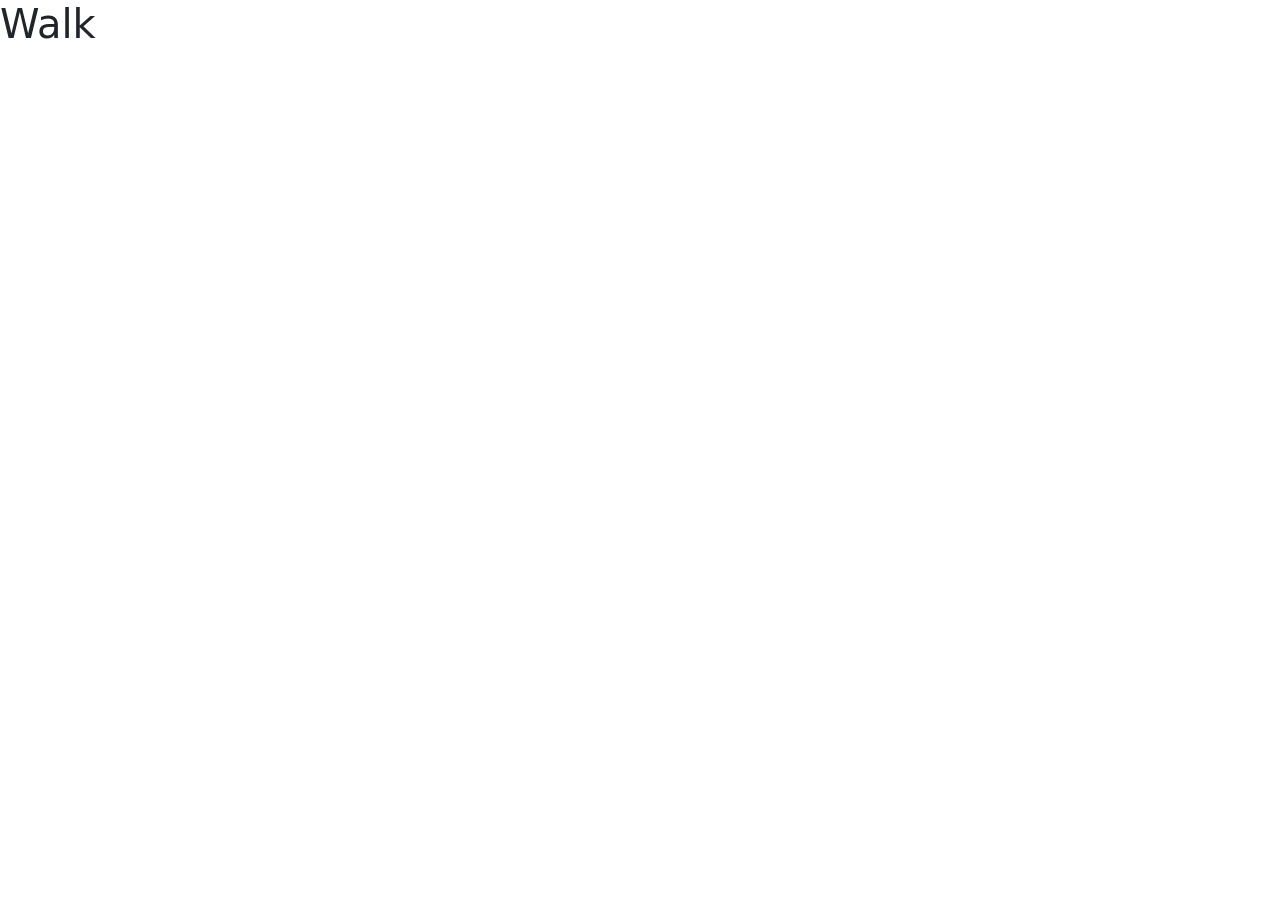
==== index.html @ b3d2be0a "Se creo de nuevo la pagina" ====
<!doctype html>
<html lang="en">
  <head>
    <!-- Required meta tags -->
    <meta charset="utf-8">
    <meta name="viewport" content="width=device-width, initial-scale=1">

    <!-- Bootstrap CSS -->
    <link href="https://cdn.jsdelivr.net/npm/bootstrap@5.0.2/dist/css/bootstrap.min.css" rel="stylesheet" integrity="sha384-EVSTQN3/azprG1Anm3QDgpJLIm9Nao0Yz1ztcQTwFspd3yD65VohhpuuCOmLASjC" crossorigin="anonymous">

    <title>Walk</title>
  </head>
  <body>
    <h1>Walk</h1>

    <!-- Optional JavaScript; choose one of the two! -->

    <!-- Option 1: Bootstrap Bundle with Popper -->
    <script src="https://cdn.jsdelivr.net/npm/bootstrap@5.0.2/dist/js/bootstrap.bundle.min.js" integrity="sha384-MrcW6ZMFYlzcLA8Nl+NtUVF0sA7MsXsP1UyJoMp4YLEuNSfAP+JcXn/tWtIaxVXM" crossorigin="anonymous"></script>

    <!-- Option 2: Separate Popper and Bootstrap JS -->
    <!--
    <script src="https://cdn.jsdelivr.net/npm/@popperjs/core@2.9.2/dist/umd/popper.min.js" integrity="sha384-IQsoLXl5PILFhosVNubq5LC7Qb9DXgDA9i+tQ8Zj3iwWAwPtgFTxbJ8NT4GN1R8p" crossorigin="anonymous"></script>
    <script src="https://cdn.jsdelivr.net/npm/bootstrap@5.0.2/dist/js/bootstrap.min.js" integrity="sha384-cVKIPhGWiC2Al4u+LWgxfKTRIcfu0JTxR+EQDz/bgldoEyl4H0zUF0QKbrJ0EcQF" crossorigin="anonymous"></script>
    -->
  </body>
</html>
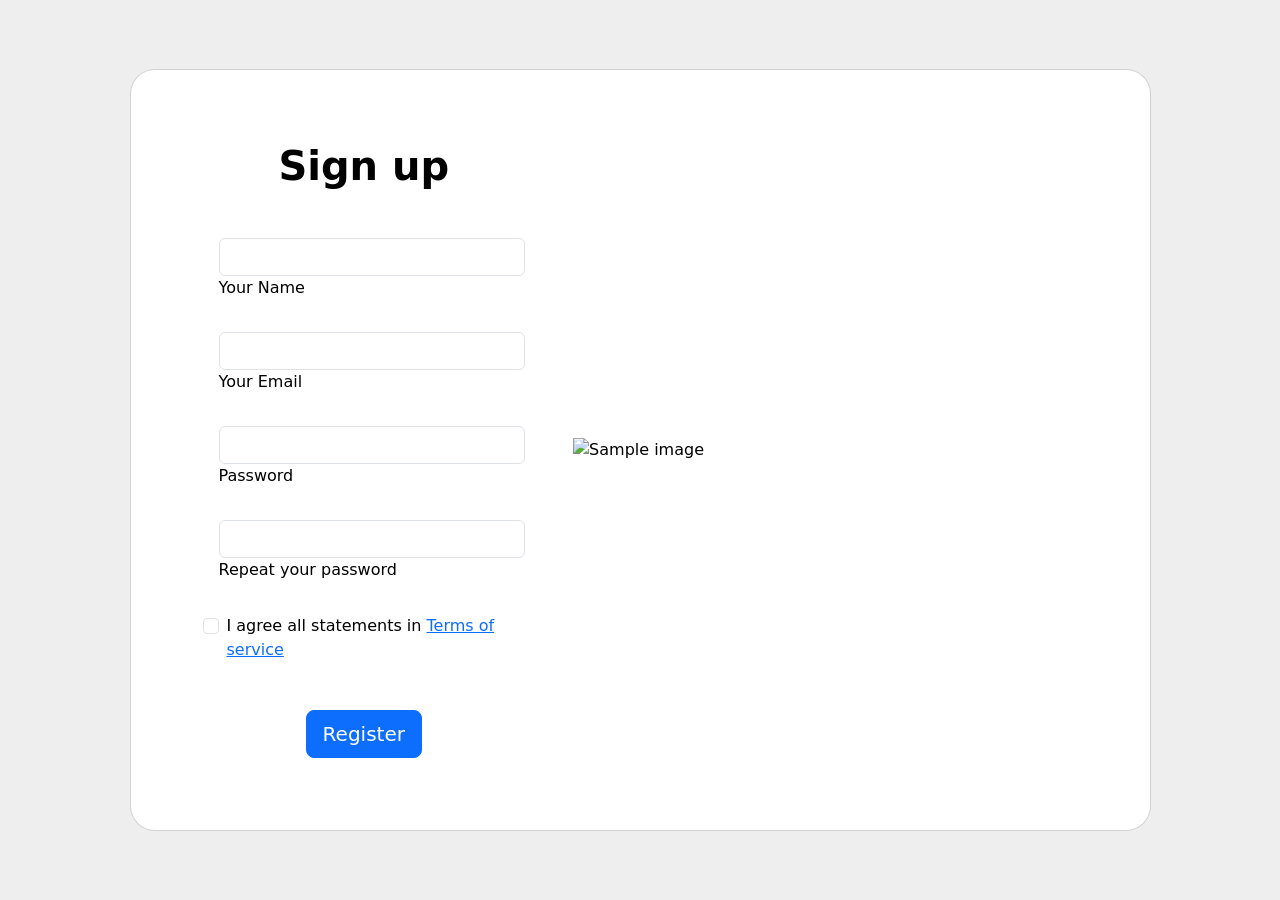
==== commit f67b51bf: "Se agrego login" ====
--- a/index.html
+++ b/index.html
@@ -11,7 +11,78 @@
     <title>Walk</title>
   </head>
   <body>
-    <h1>Walk</h1>
+    <section class="vh-100" style="background-color: #eee;">
+      <div class="container h-100">
+        <div class="row d-flex justify-content-center align-items-center h-100">
+          <div class="col-lg-12 col-xl-11">
+            <div class="card text-black" style="border-radius: 25px;">
+              <div class="card-body p-md-5">
+                <div class="row justify-content-center">
+                  <div class="col-md-10 col-lg-6 col-xl-5 order-2 order-lg-1">
+
+                    <p class="text-center h1 fw-bold mb-5 mx-1 mx-md-4 mt-4">Sign up</p>
+
+                    <form class="mx-1 mx-md-4">
+
+                      <div class="d-flex flex-row align-items-center mb-4">
+                        <i class="fas fa-user fa-lg me-3 fa-fw"></i>
+                        <div data-mdb-input-init class="form-outline flex-fill mb-0">
+                          <input type="text" id="form3Example1c" class="form-control" />
+                          <label class="form-label" for="form3Example1c">Your Name</label>
+                        </div>
+                      </div>
+
+                      <div class="d-flex flex-row align-items-center mb-4">
+                        <i class="fas fa-envelope fa-lg me-3 fa-fw"></i>
+                        <div data-mdb-input-init class="form-outline flex-fill mb-0">
+                          <input type="email" id="form3Example3c" class="form-control" />
+                          <label class="form-label" for="form3Example3c">Your Email</label>
+                        </div>
+                      </div>
+
+                      <div class="d-flex flex-row align-items-center mb-4">
+                        <i class="fas fa-lock fa-lg me-3 fa-fw"></i>
+                        <div data-mdb-input-init class="form-outline flex-fill mb-0">
+                          <input type="password" id="form3Example4c" class="form-control" />
+                          <label class="form-label" for="form3Example4c">Password</label>
+                        </div>
+                      </div>
+
+                      <div class="d-flex flex-row align-items-center mb-4">
+                        <i class="fas fa-key fa-lg me-3 fa-fw"></i>
+                        <div data-mdb-input-init class="form-outline flex-fill mb-0">
+                          <input type="password" id="form3Example4cd" class="form-control" />
+                          <label class="form-label" for="form3Example4cd">Repeat your password</label>
+                        </div>
+                      </div>
+
+                      <div class="form-check d-flex justify-content-center mb-5">
+                        <input class="form-check-input me-2" type="checkbox" value="" id="form2Example3c" />
+                        <label class="form-check-label" for="form2Example3">
+                          I agree all statements in <a href="#!">Terms of service</a>
+                        </label>
+                      </div>
+
+                      <div class="d-flex justify-content-center mx-4 mb-3 mb-lg-4">
+                        <button  type="button" data-mdb-button-init data-mdb-ripple-init class="btn btn-primary btn-lg">Register</button>
+                      </div>
+
+                    </form>
+
+                  </div>
+                  <div class="col-md-10 col-lg-6 col-xl-7 d-flex align-items-center order-1 order-lg-2">
+
+                    <img src="https://mdbcdn.b-cdn.net/img/Photos/new-templates/bootstrap-registration/draw1.webp"
+                      class="img-fluid" alt="Sample image">
+
+                  </div>
+                </div>
+              </div>
+            </div>
+          </div>
+        </div>
+      </div>
+    </section>
 
     <!-- Optional JavaScript; choose one of the two! -->
 
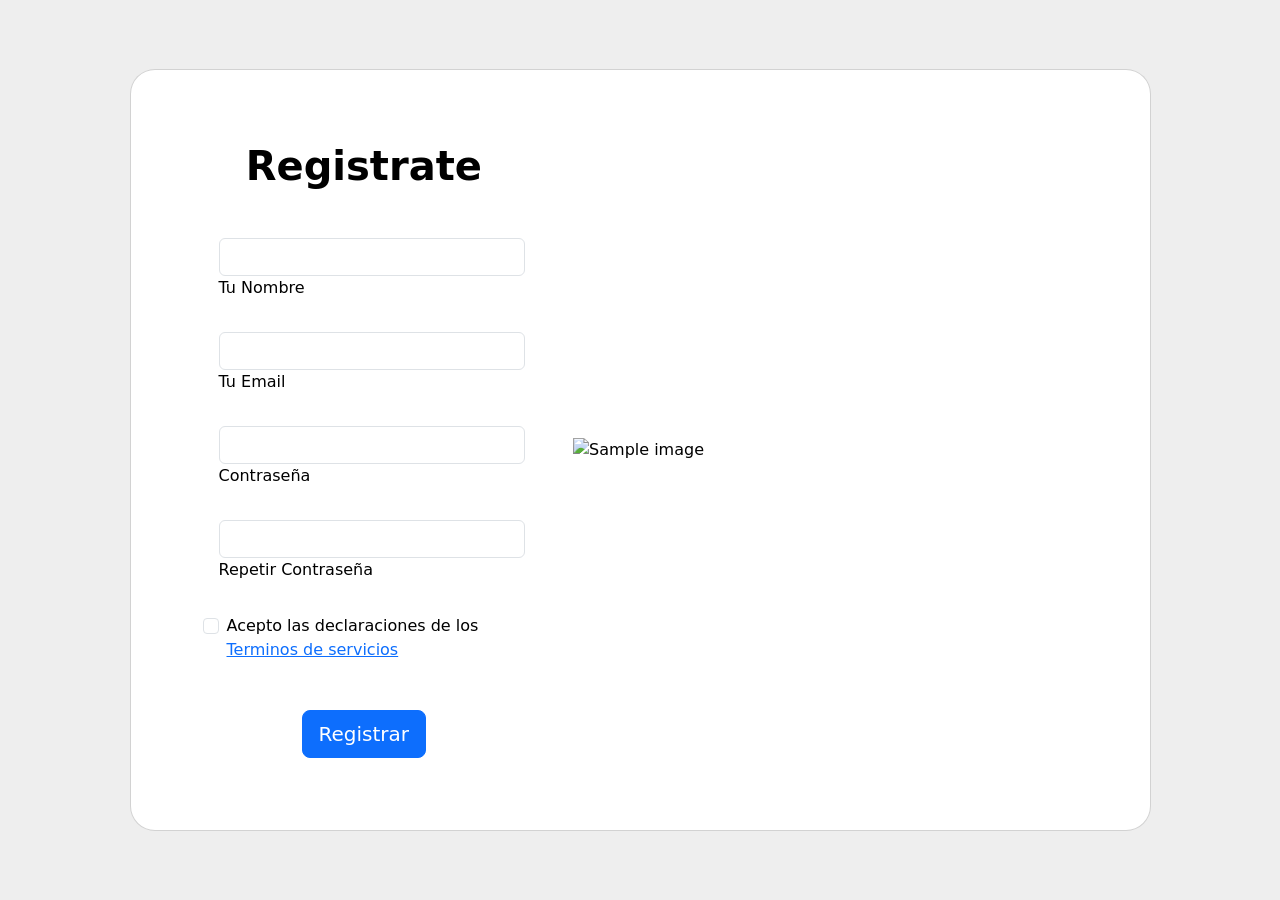
==== commit 339e7b8f: "Se modifico el idioma" ====
--- a/index.html
+++ b/index.html
@@ -20,7 +20,7 @@
                 <div class="row justify-content-center">
                   <div class="col-md-10 col-lg-6 col-xl-5 order-2 order-lg-1">
 
-                    <p class="text-center h1 fw-bold mb-5 mx-1 mx-md-4 mt-4">Sign up</p>
+                    <p class="text-center h1 fw-bold mb-5 mx-1 mx-md-4 mt-4">Registrate</p>
 
                     <form class="mx-1 mx-md-4">
 
@@ -28,7 +28,7 @@
                         <i class="fas fa-user fa-lg me-3 fa-fw"></i>
                         <div data-mdb-input-init class="form-outline flex-fill mb-0">
                           <input type="text" id="form3Example1c" class="form-control" />
-                          <label class="form-label" for="form3Example1c">Your Name</label>
+                          <label class="form-label" for="form3Example1c">Tu Nombre</label>
                         </div>
                       </div>
 
@@ -36,7 +36,7 @@
                         <i class="fas fa-envelope fa-lg me-3 fa-fw"></i>
                         <div data-mdb-input-init class="form-outline flex-fill mb-0">
                           <input type="email" id="form3Example3c" class="form-control" />
-                          <label class="form-label" for="form3Example3c">Your Email</label>
+                          <label class="form-label" for="form3Example3c">Tu Email</label>
                         </div>
                       </div>
 
@@ -44,7 +44,7 @@
                         <i class="fas fa-lock fa-lg me-3 fa-fw"></i>
                         <div data-mdb-input-init class="form-outline flex-fill mb-0">
                           <input type="password" id="form3Example4c" class="form-control" />
-                          <label class="form-label" for="form3Example4c">Password</label>
+                          <label class="form-label" for="form3Example4c">Contraseña</label>
                         </div>
                       </div>
 
@@ -52,19 +52,19 @@
                         <i class="fas fa-key fa-lg me-3 fa-fw"></i>
                         <div data-mdb-input-init class="form-outline flex-fill mb-0">
                           <input type="password" id="form3Example4cd" class="form-control" />
-                          <label class="form-label" for="form3Example4cd">Repeat your password</label>
+                          <label class="form-label" for="form3Example4cd">Repetir Contraseña</label>
                         </div>
                       </div>
 
                       <div class="form-check d-flex justify-content-center mb-5">
                         <input class="form-check-input me-2" type="checkbox" value="" id="form2Example3c" />
                         <label class="form-check-label" for="form2Example3">
-                          I agree all statements in <a href="#!">Terms of service</a>
+                          Acepto las declaraciones de los <a href="#!">Terminos de servicios</a>
                         </label>
                       </div>
 
                       <div class="d-flex justify-content-center mx-4 mb-3 mb-lg-4">
-                        <button  type="button" data-mdb-button-init data-mdb-ripple-init class="btn btn-primary btn-lg">Register</button>
+                        <button  type="button" data-mdb-button-init data-mdb-ripple-init class="btn btn-primary btn-lg">Registrar</button>
                       </div>
 
                     </form>
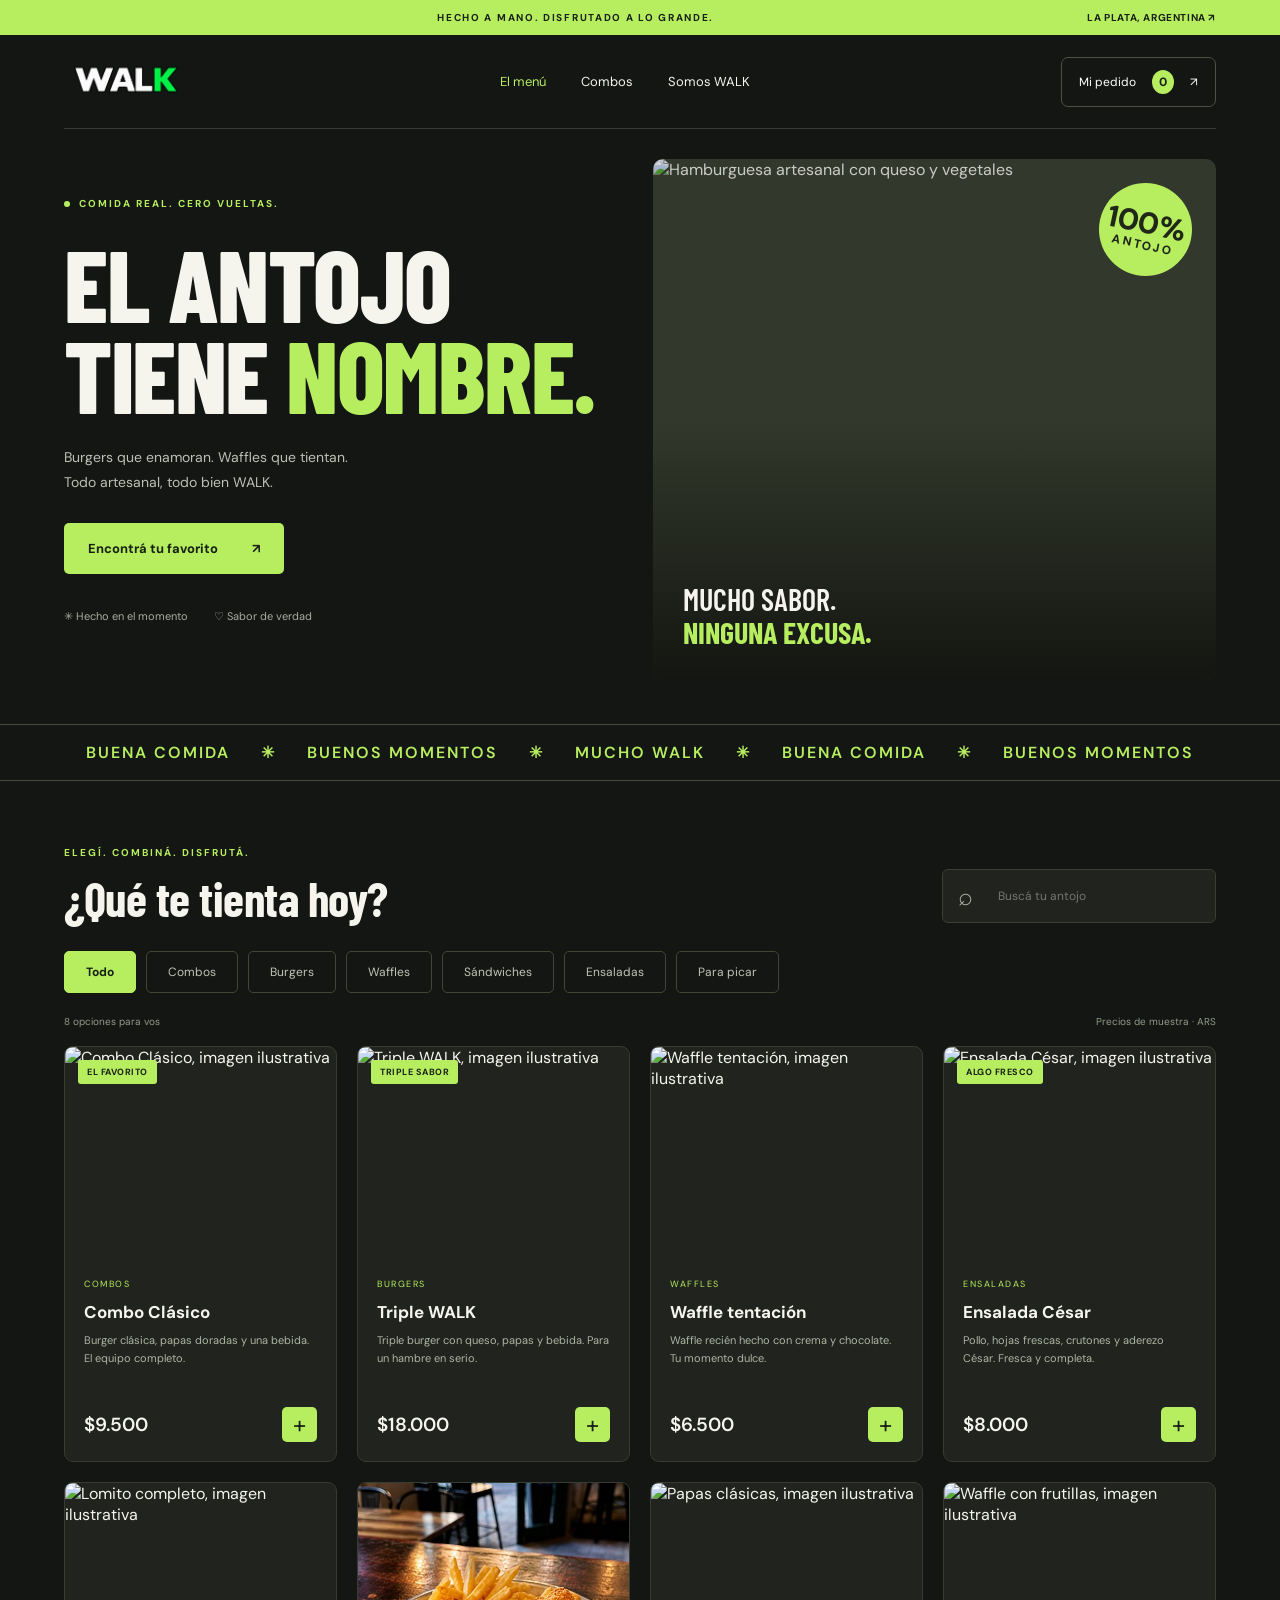
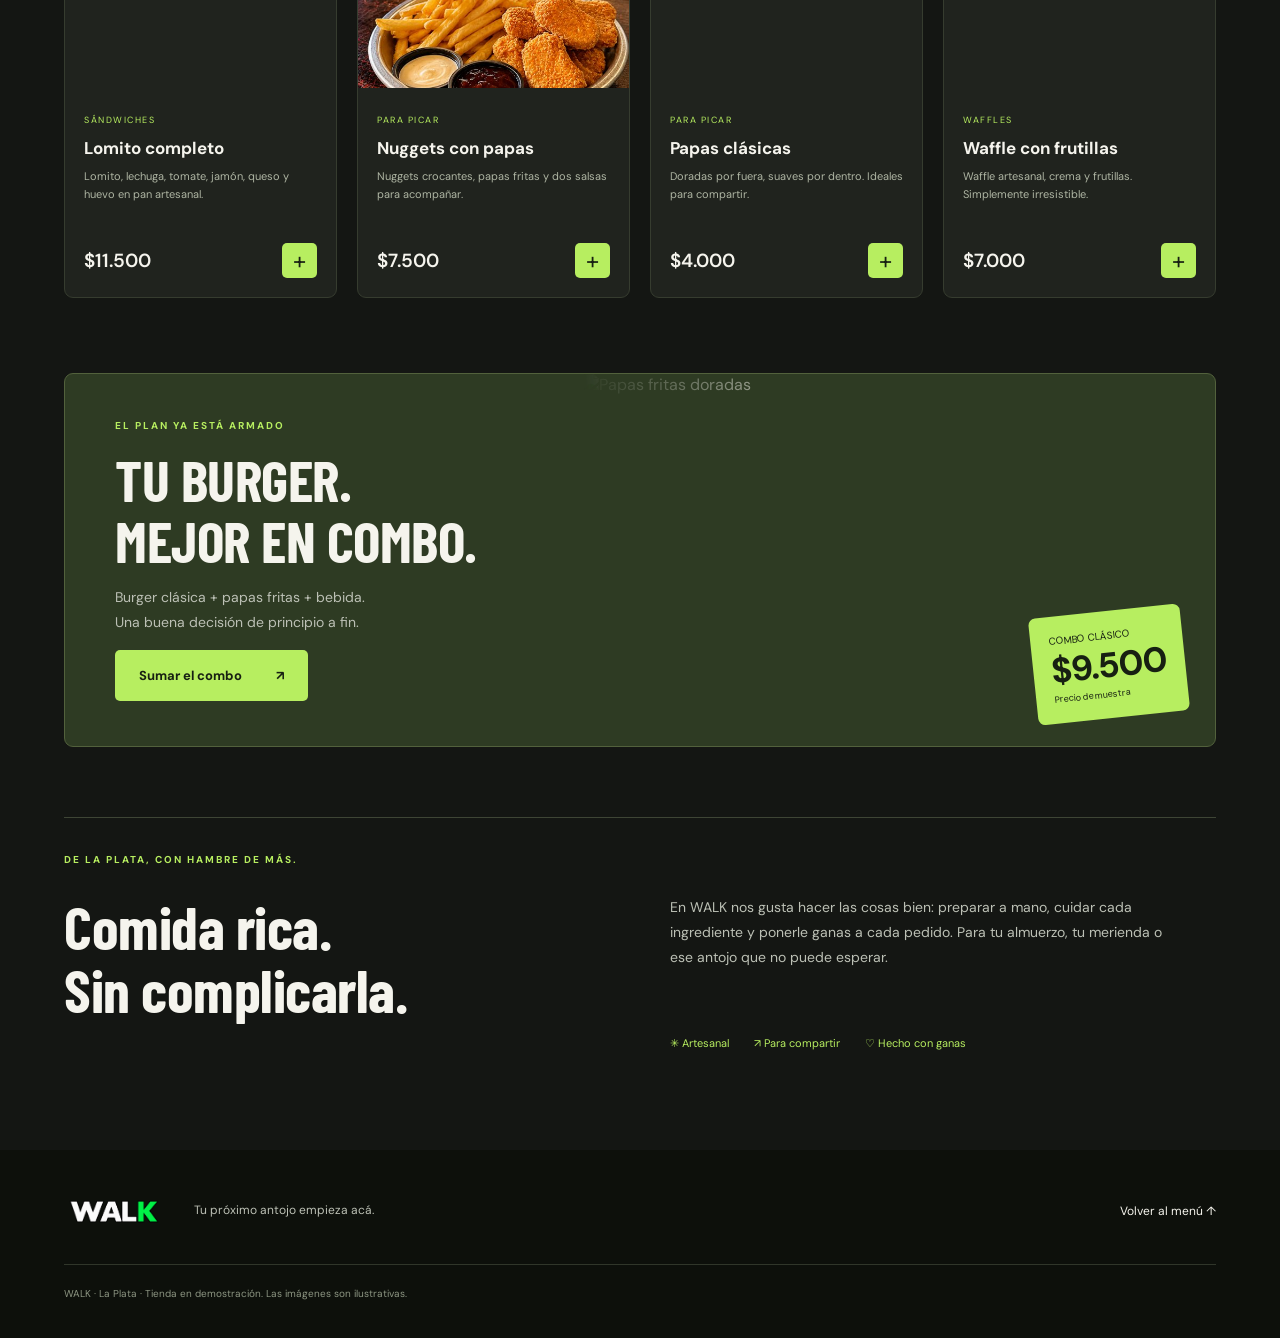
==== commit 595bb52b: "Inicio de proyecto" ====
--- a/index.html
+++ b/index.html
@@ -1,98 +1,11 @@
-<!doctype html>
-<html lang="en">
-  <head>
-    <!-- Required meta tags -->
-    <meta charset="utf-8">
-    <meta name="viewport" content="width=device-width, initial-scale=1">
-
-    <!-- Bootstrap CSS -->
-    <link href="https://cdn.jsdelivr.net/npm/bootstrap@5.0.2/dist/css/bootstrap.min.css" rel="stylesheet" integrity="sha384-EVSTQN3/azprG1Anm3QDgpJLIm9Nao0Yz1ztcQTwFspd3yD65VohhpuuCOmLASjC" crossorigin="anonymous">
-
-    <title>Walk</title>
-  </head>
-  <body>
-    <section class="vh-100" style="background-color: #eee;">
-      <div class="container h-100">
-        <div class="row d-flex justify-content-center align-items-center h-100">
-          <div class="col-lg-12 col-xl-11">
-            <div class="card text-black" style="border-radius: 25px;">
-              <div class="card-body p-md-5">
-                <div class="row justify-content-center">
-                  <div class="col-md-10 col-lg-6 col-xl-5 order-2 order-lg-1">
-
-                    <p class="text-center h1 fw-bold mb-5 mx-1 mx-md-4 mt-4">Registrate</p>
-
-                    <form class="mx-1 mx-md-4">
-
-                      <div class="d-flex flex-row align-items-center mb-4">
-                        <i class="fas fa-user fa-lg me-3 fa-fw"></i>
-                        <div data-mdb-input-init class="form-outline flex-fill mb-0">
-                          <input type="text" id="form3Example1c" class="form-control" />
-                          <label class="form-label" for="form3Example1c">Tu Nombre</label>
-                        </div>
-                      </div>
-
-                      <div class="d-flex flex-row align-items-center mb-4">
-                        <i class="fas fa-envelope fa-lg me-3 fa-fw"></i>
-                        <div data-mdb-input-init class="form-outline flex-fill mb-0">
-                          <input type="email" id="form3Example3c" class="form-control" />
-                          <label class="form-label" for="form3Example3c">Tu Email</label>
-                        </div>
-                      </div>
-
-                      <div class="d-flex flex-row align-items-center mb-4">
-                        <i class="fas fa-lock fa-lg me-3 fa-fw"></i>
-                        <div data-mdb-input-init class="form-outline flex-fill mb-0">
-                          <input type="password" id="form3Example4c" class="form-control" />
-                          <label class="form-label" for="form3Example4c">Contraseña</label>
-                        </div>
-                      </div>
-
-                      <div class="d-flex flex-row align-items-center mb-4">
-                        <i class="fas fa-key fa-lg me-3 fa-fw"></i>
-                        <div data-mdb-input-init class="form-outline flex-fill mb-0">
-                          <input type="password" id="form3Example4cd" class="form-control" />
-                          <label class="form-label" for="form3Example4cd">Repetir Contraseña</label>
-                        </div>
-                      </div>
-
-                      <div class="form-check d-flex justify-content-center mb-5">
-                        <input class="form-check-input me-2" type="checkbox" value="" id="form2Example3c" />
-                        <label class="form-check-label" for="form2Example3">
-                          Acepto las declaraciones de los <a href="#!">Terminos de servicios</a>
-                        </label>
-                      </div>
-
-                      <div class="d-flex justify-content-center mx-4 mb-3 mb-lg-4">
-                        <button  type="button" data-mdb-button-init data-mdb-ripple-init class="btn btn-primary btn-lg">Registrar</button>
-                      </div>
-
-                    </form>
-
-                  </div>
-                  <div class="col-md-10 col-lg-6 col-xl-7 d-flex align-items-center order-1 order-lg-2">
-
-                    <img src="https://mdbcdn.b-cdn.net/img/Photos/new-templates/bootstrap-registration/draw1.webp"
-                      class="img-fluid" alt="Sample image">
-
-                  </div>
-                </div>
-              </div>
-            </div>
-          </div>
-        </div>
-      </div>
-    </section>
-
-    <!-- Optional JavaScript; choose one of the two! -->
-
-    <!-- Option 1: Bootstrap Bundle with Popper -->
-    <script src="https://cdn.jsdelivr.net/npm/bootstrap@5.0.2/dist/js/bootstrap.bundle.min.js" integrity="sha384-MrcW6ZMFYlzcLA8Nl+NtUVF0sA7MsXsP1UyJoMp4YLEuNSfAP+JcXn/tWtIaxVXM" crossorigin="anonymous"></script>
-
-    <!-- Option 2: Separate Popper and Bootstrap JS -->
-    <!--
-    <script src="https://cdn.jsdelivr.net/npm/@popperjs/core@2.9.2/dist/umd/popper.min.js" integrity="sha384-IQsoLXl5PILFhosVNubq5LC7Qb9DXgDA9i+tQ8Zj3iwWAwPtgFTxbJ8NT4GN1R8p" crossorigin="anonymous"></script>
-    <script src="https://cdn.jsdelivr.net/npm/bootstrap@5.0.2/dist/js/bootstrap.min.js" integrity="sha384-cVKIPhGWiC2Al4u+LWgxfKTRIcfu0JTxR+EQDz/bgldoEyl4H0zUF0QKbrJ0EcQF" crossorigin="anonymous"></script>
-    -->
-  </body>
-</html>
+<!doctype html><html lang="es"><head><meta charset="utf-8"><meta name="viewport" content="width=device-width,initial-scale=1"><title>WALK · Tu próximo antojo</title><meta name="description" content="Burgers, waffles y comida artesanal en La Plata. Elegí tus favoritos y armá tu pedido en WALK."><link rel="stylesheet" href="style.css"></head><body>
+<div class="topline">HECHO A MANO. DISFRUTADO A LO GRANDE. <span>LA PLATA, ARGENTINA ↗</span></div>
+<header><a class="brand" href="#" aria-label="WALK inicio"><img src="assets/logo.png" alt="WALK"></a><nav><a href="#menu" class="active">El menú</a><a href="#combo">Combos</a><a href="#nosotros">Somos WALK</a></nav><button class="cartbutton" id="openCart">Mi pedido <span id="count">0</span> <span aria-hidden="true">↗</span></button></header>
+<main><section class="hero"><div class="hero-copy"><div class="eyebrow"><span></span> COMIDA REAL. CERO VUELTAS.</div><h1>EL ANTOJO<br>TIENE <em>NOMBRE.</em></h1><p>Burgers que enamoran. Waffles que tientan.<br>Todo artesanal, todo bien WALK.</p><a class="primary" href="#menu">Encontrá tu favorito <span>↗</span></a><div class="hero-foot"><span>✳ Hecho en el momento</span><span>♡ Sabor de verdad</span></div></div><div class="hero-photo"><img src="https://images.unsplash.com/photo-1568901346375-23c9450c58cd?auto=format&fit=crop&w=1200&q=85" alt="Hamburguesa artesanal con queso y vegetales"><div class="photo-label">MUCHO SABOR.<br><b>NINGUNA EXCUSA.</b></div><div class="round">100%<br><small>ANTOJO</small></div></div></section>
+<div class="ticker">BUENA COMIDA <span>✳</span> BUENOS MOMENTOS <span>✳</span> MUCHO WALK <span>✳</span> BUENA COMIDA <span>✳</span> BUENOS MOMENTOS</div>
+<section id="menu" class="menu"><div class="sectionhead"><div><div class="eyebrow">ELEGÍ. COMBINÁ. DISFRUTÁ.</div><h2>¿Qué te tienta hoy?</h2></div><label class="search"><span>⌕</span><input id="search" type="search" placeholder="Buscá tu antojo" aria-label="Buscar productos"></label></div><div class="filters" id="filters"></div><div class="catalog-info"><span id="results"></span><span>Precios de muestra · ARS</span></div><div id="products" class="products"></div><p id="empty" hidden>No encontramos ese antojo. Probá otra búsqueda.</p></section>
+<section id="combo" class="combo"><div><div class="eyebrow">EL PLAN YA ESTÁ ARMADO</div><h2>TU BURGER.<br>MEJOR EN COMBO.</h2><p>Burger clásica + papas fritas + bebida.<br>Una buena decisión de principio a fin.</p><button class="primary" onclick="add(1)">Sumar el combo <span>↗</span></button></div><img src="https://images.unsplash.com/photo-1573080496219-bb080dd4f877?auto=format&fit=crop&w=800&q=85" alt="Papas fritas doradas"><span class="combo-price">COMBO CLÁSICO<br><strong>$9.500</strong><small>Precio de muestra</small></span></section>
+<section class="about" id="nosotros"><div class="eyebrow">DE LA PLATA, CON HAMBRE DE MÁS.</div><h2>Comida rica.<br>Sin complicarla.</h2><p>En WALK nos gusta hacer las cosas bien: preparar a mano, cuidar cada ingrediente y ponerle ganas a cada pedido. Para tu almuerzo, tu merienda o ese antojo que no puede esperar.</p><div>✳ Artesanal <span>↗ Para compartir</span><span>♡ Hecho con ganas</span></div></section></main>
+<footer><img src="assets/logo.png" alt="WALK"><p>Tu próximo antojo empieza acá.</p><a href="#menu">Volver al menú ↑</a><small>WALK · La Plata · Tienda en demostración. Las imágenes son ilustrativas.</small></footer>
+<dialog id="cart"><div class="dialoghead"><h2>Tu pedido<span class="green">.</span></h2><button id="closeCart" class="icon" aria-label="Cerrar carrito">×</button></div><div class="demo-note">Modo demostración · No se envían pedidos ni se realizan cobros.</div><div id="cartItems"></div><div id="cartBottom"><div class="total"><span>Subtotal</span><b id="total"></b></div><p class="muted">El envío se confirma con el local.</p><button class="primary full" id="checkout">Continuar <span>→</span></button><button class="textbutton" id="clearCart">Vaciar pedido</button></div></dialog>
+<dialog id="checkoutDialog"><div class="dialoghead"><h2>Último paso<span class="green">.</span></h2><button class="icon" onclick="document.querySelector('#checkoutDialog').close()" aria-label="Cerrar">×</button></div><p class="demo-note">Simulá tu compra. Esta tienda todavía no recibe pedidos reales.</p><form id="orderForm"><label>Tu nombre<input name="name" required maxlength="80" autocomplete="given-name" placeholder="¿Cómo te llamás?"></label><label>Teléfono<input name="phone" required type="tel" pattern="[0-9 +()-]{8,25}" autocomplete="tel" placeholder="Tu número de contacto"></label><label>¿Cómo lo querés?<select id="delivery" name="delivery"><option value="retiro">Retiro en el local</option><option value="envio">Envío a domicilio</option></select></label><label id="addressLabel" hidden>Dirección<input id="address" name="address" maxlength="180" autocomplete="street-address" placeholder="Calle, número y departamento"></label><label>Algo que debamos saber<textarea name="notes" maxlength="500" placeholder="Aclaraciones para tu pedido"></textarea></label><div class="total"><span>Subtotal</span><b id="checkoutTotal"></b></div><button class="primary full">Probar pedido <span>↗</span></button></form><div id="success" hidden><h3>¡Tu antojo ya tiene forma!</h3><p>Completaste la compra de prueba. No se envió al local ni se realizó ningún cobro.</p><button class="primary" id="downloadOrder">Descargar resumen</button></div></dialog><div class="toast" role="status" id="toast"></div><script src="app.js"></script></body></html>
--- a/style.css
+++ b/style.css
@@ -0,0 +1,2 @@
+@import url('https://fonts.googleapis.com/css2?family=Barlow+Condensed:wght@600;700;800;900&family=DM+Sans:wght@400;500;600;700&display=swap');
+:root{--bg:#141613;--panel:#20231e;--green:#b7ee60;--white:#f5f4ed;--muted:#a7aca0}*{box-sizing:border-box}html{scroll-behavior:smooth;scroll-padding-top:95px}body{margin:0;background:var(--bg);color:var(--white);font-family:'DM Sans',sans-serif}button,a,input,select,textarea{-webkit-tap-highlight-color:transparent}button,a{touch-action:manipulation}a{color:inherit;text-decoration:none}button{cursor:pointer;font:inherit}button:focus-visible,a:focus-visible{outline:3px solid var(--green);outline-offset:5px}.topline{background:var(--green);color:#192116;text-align:center;font-size:10px;font-weight:700;letter-spacing:1.7px;padding:11px 5%}.topline span{float:right;letter-spacing:.6px}header{height:94px;display:flex;align-items:center;justify-content:space-between;margin:0 5%;border-bottom:1px solid #363a32;gap:25px}.brand{width:124px}.brand img{width:100%;height:54px;object-fit:contain}nav{display:flex;gap:35px;font-size:13px}nav .active{color:var(--green)}.cartbutton{border:1px solid #4b5144;background:transparent;border-radius:7px;color:white;padding:12px 17px;font-size:12px;display:flex;gap:16px;align-items:center}.cartbutton #count{border-radius:50%;background:var(--green);color:#172012;font-weight:bold;padding:4px 7px}.hero{display:grid;grid-template-columns:1fr 1fr;min-height:520px;margin:30px 5% 45px;gap:25px}.hero-copy{padding:38px 0 10px}.eyebrow{font-size:10px;font-weight:700;letter-spacing:2px;color:var(--green);display:flex;align-items:center;gap:9px}.eyebrow span{background:var(--green);width:6px;height:6px;border-radius:50%}h1,h2,h3{font-family:'Barlow Condensed','Arial Narrow',Impact,sans-serif}h1{font-size:clamp(64px,7.8vw,120px);line-height:.91;letter-spacing:-1.5px;margin:28px 0 25px;font-weight:800}h1 em{font-style:normal;color:var(--green)}p{font-size:14px;line-height:1.8;color:#bcc0b5}.primary{border:0;background:var(--green);color:#172012;border-radius:5px;padding:17px 24px;font-size:13px;font-weight:700;display:inline-flex;align-items:center;gap:34px;justify-content:space-between}.primary:hover{background:#ccff7e}.hero .primary{margin-top:14px}.hero-foot{display:flex;gap:26px;margin-top:35px;font-size:11px;color:var(--muted)}.hero-photo{position:relative;border-radius:10px;overflow:hidden;min-height:460px;background:#32382b}.hero-photo>img{width:100%;height:100%;position:absolute;object-fit:cover;filter:brightness(.83)}.hero-photo:after{content:'';position:absolute;inset:50% 0 0;background:linear-gradient(transparent,#0009)}.photo-label{position:absolute;bottom:30px;left:30px;z-index:1;line-height:1.1;font-size:30px;font-family:'Barlow Condensed',Impact;font-weight:600}.photo-label b{color:var(--green)}.round{position:absolute;right:24px;top:24px;width:93px;height:93px;display:flex;flex-direction:column;justify-content:center;text-align:center;background:var(--green);color:#202719;border-radius:50%;transform:rotate(12deg);font-size:30px;font-weight:800;line-height:1.1}.round small{font-size:12px;letter-spacing:2px}.ticker{border-top:1px solid #454b3c;border-bottom:1px solid #454b3c;color:var(--green);padding:17px 0;white-space:nowrap;overflow:hidden;font-size:16px;letter-spacing:2px;font-weight:600;text-align:center}.ticker span{padding:0 25px}.menu{padding:65px 5%}.sectionhead{display:flex;justify-content:space-between;align-items:end;gap:20px}h2{font-size:48px;line-height:1.05;letter-spacing:-.5px;margin:14px 0 0}.search{display:flex;align-items:center;gap:12px;background:var(--panel);border:1px solid #3a3e33;border-radius:6px;padding:5px 15px}.search span{font-size:25px;color:var(--muted)}input,textarea,select{font:inherit;color:var(--white);background:#262a23;border:1px solid #454c3d;border-radius:5px;padding:13px;width:100%;outline-color:var(--green)}.search input{background:none;border:0;font-size:12px;width:215px}.filters{display:flex;gap:10px;overflow:auto;padding:28px 0 22px}.filters button{white-space:nowrap;background:transparent;color:#bfc4b5;border:1px solid #404738;border-radius:5px;padding:12px 21px;font-size:12px}.filters button.selected{background:var(--green);color:#192014;border-color:var(--green);font-weight:bold}.catalog-info{display:flex;justify-content:space-between;font-size:10px;color:#939b89;margin:0 0 18px}.products{display:grid;grid-template-columns:repeat(4,1fr);gap:20px}.product{background:var(--panel);border:1px solid #363c2f;border-radius:9px;overflow:hidden;transition:transform .2s}.product:hover{transform:translateY(-4px)}.productpic{position:relative;height:205px;overflow:hidden}.productpic img{width:100%;height:100%;object-fit:cover;transition:transform .4s}.product:hover img{transform:scale(1.05)}.badge{position:absolute;top:13px;left:13px;background:var(--green);color:#192014;font-size:9px;padding:6px 9px;font-weight:bold;border-radius:3px;letter-spacing:.5px}.productbody{padding:19px}.category{font-size:9px;text-transform:uppercase;color:var(--green);letter-spacing:1.5px}.product h3{font-family:'DM Sans';font-size:17px;margin:9px 0}.product p{font-size:11px;line-height:1.6;margin:0;min-height:53px;color:#aeb5a3}.productbottom{margin-top:22px;display:flex;align-items:center;justify-content:space-between}.price{font-size:19px;font-weight:600}.add{color:#172012;background:var(--green);border:0;border-radius:5px;width:35px;height:35px;font-size:24px}.combo{margin:10px 5% 70px;background:#2e3b23;border:1px solid #52613c;border-radius:9px;padding:45px 50px;position:relative;overflow:hidden;display:grid;grid-template-columns:1fr 1fr;min-height:340px}.combo>div{z-index:1}.combo h2{font-size:58px;margin-top:17px}.combo img{width:55%;height:100%;position:absolute;right:0;top:0;object-fit:cover;opacity:.65;mask-image:linear-gradient(to right,transparent,black 35%)}.combo-price{position:absolute;right:30px;bottom:28px;background:var(--green);color:#172012;border-radius:7px;padding:18px;font-size:10px;transform:rotate(-6deg)}.combo-price strong{display:block;font-size:35px}.combo-price small{display:block;font-size:9px}.about{margin:0 5% 65px;padding:35px 0;border-top:1px solid #3e4535;display:grid;grid-template-columns:1fr 1fr;gap:15px 60px}.about .eyebrow{grid-column:1/-1}.about h2{font-size:60px}.about p{max-width:500px}.about>div:last-child{grid-column:2;font-size:11px;color:var(--green);display:flex;gap:25px}footer{background:#0d100b;padding:38px 5%;display:flex;align-items:center;flex-wrap:wrap;gap:30px}footer img{width:100px;height:46px;object-fit:contain}footer p{font-size:12px}footer a{margin-left:auto;font-size:12px}footer small{border-top:1px solid #30362a;padding-top:22px;width:100%;color:#8d9683;font-size:10px}dialog{border:1px solid #49533e;border-radius:12px;background:var(--bg);color:white;width:500px;max-width:94vw;max-height:90dvh;padding:26px}dialog::backdrop{background:#000b;backdrop-filter:blur(5px)}.dialoghead{display:flex;align-items:center;justify-content:space-between;gap:15px}.dialoghead h2{font-size:37px;margin:0}.icon{background:none;color:#e1e8d7;border:0;font-size:30px}.green{color:var(--green)}.demo-note{font-size:11px;line-height:1.7;background:#26311e;border-radius:5px;padding:12px;color:#bccfa5;margin:18px 0}.cartrow{display:flex;gap:13px;align-items:center;border-bottom:1px solid #343c2c;padding:18px 0}.cartrow img{width:57px;height:57px;object-fit:cover;border-radius:5px}.cartrow h3{font:600 13px 'DM Sans';margin:0 0 7px}.cartrow p{font-size:12px;margin:0}.quantity{display:flex;align-items:center;gap:12px;margin-left:auto}.quantity button{width:28px;height:30px;background:#343f2a;border:0;border-radius:4px;color:var(--green);font-size:20px}.total{display:flex;justify-content:space-between;font-size:18px;padding:24px 0 5px}.muted{font-size:11px;color:var(--muted)}.full{width:100%;margin-top:12px}.textbutton{border:0;background:transparent;color:#bcc4b1;text-decoration:underline;width:100%;margin:18px 0 0;font-size:11px}form label{display:block;font-size:12px;margin:17px 0}form input,form select,form textarea{display:block;margin-top:8px;font-size:13px}textarea{resize:vertical;min-height:75px}.toast{position:fixed;bottom:25px;left:50%;transform:translate(-50%,20px);opacity:0;pointer-events:none;background:var(--green);color:#172012;padding:15px 25px;border-radius:6px;font-size:13px;font-weight:600;transition:.2s;z-index:20}.toast.show{opacity:1;transform:translate(-50%,0)}[hidden]{display:none!important}@media(min-width:1500px){main,header{max-width:1400px;margin-left:auto;margin-right:auto}}@media(max-width:1000px){.products{grid-template-columns:repeat(3,1fr)}h1{font-size:77px}.hero-foot{gap:14px;font-size:10px}.hero-photo{min-height:440px}.productpic{height:180px}}@media(max-width:700px){.topline{font-size:8px}.topline span{display:none}header{height:78px}.brand{width:92px}nav{gap:17px;font-size:11px}nav a:last-child{display:none}.cartbutton{padding:9px;gap:7px;font-size:10px}.hero{grid-template-columns:1fr;margin-top:5px;gap:25px}.hero-copy{padding-top:25px}h1{font-size:80px}.hero-photo{min-height:360px}.hero-foot{margin-top:25px}.hero p{font-size:13px}.hero .primary{width:100%}.ticker{font-size:12px;padding:14px}.menu{padding-top:40px}.sectionhead{display:block}h2{font-size:40px}.search{margin-top:22px}.search input{width:100%}.filters{padding-top:20px}.filters button{padding:11px 16px}.products{grid-template-columns:repeat(2,minmax(0,1fr));gap:12px}.productpic{height:155px}.productbody{padding:13px}.product h3{font-size:14px}.product p{font-size:10px;min-height:64px}.price{font-size:16px}.productbottom{margin-top:12px}.badge{font-size:8px;padding:5px;left:9px;top:9px}.catalog-info{font-size:9px}.combo{padding:27px;min-height:410px;display:block}.combo h2{font-size:47px}.combo img{width:100%;opacity:.3;mask-image:none}.combo-price{right:20px;bottom:20px}.combo p{font-size:12px}.combo .primary{margin-top:8px}.about{display:block}.about h2{font-size:52px}.about p{font-size:13px}.about>div:last-child{gap:15px;font-size:9px;margin-top:20px}footer{gap:14px}footer p{font-size:10px}footer a{font-size:10px}.toast{width:max-content;max-width:90vw;text-align:center}}
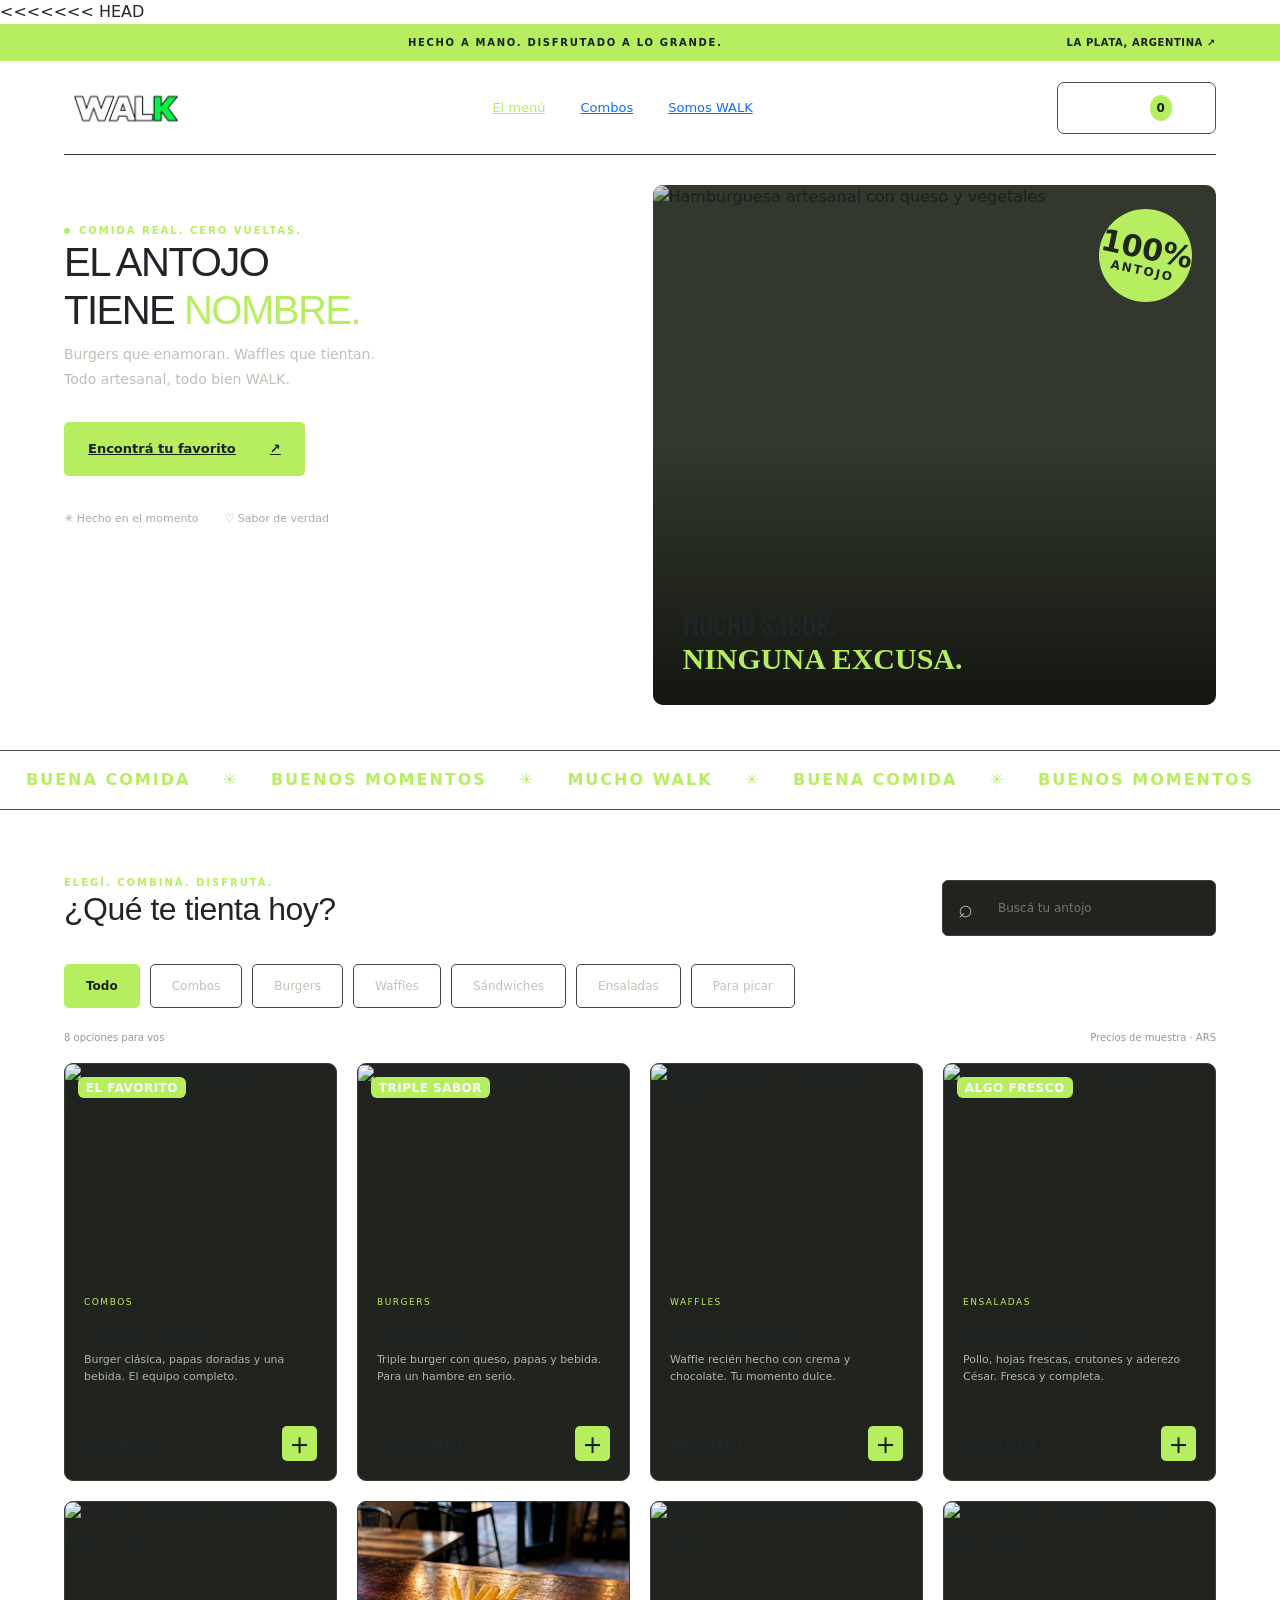
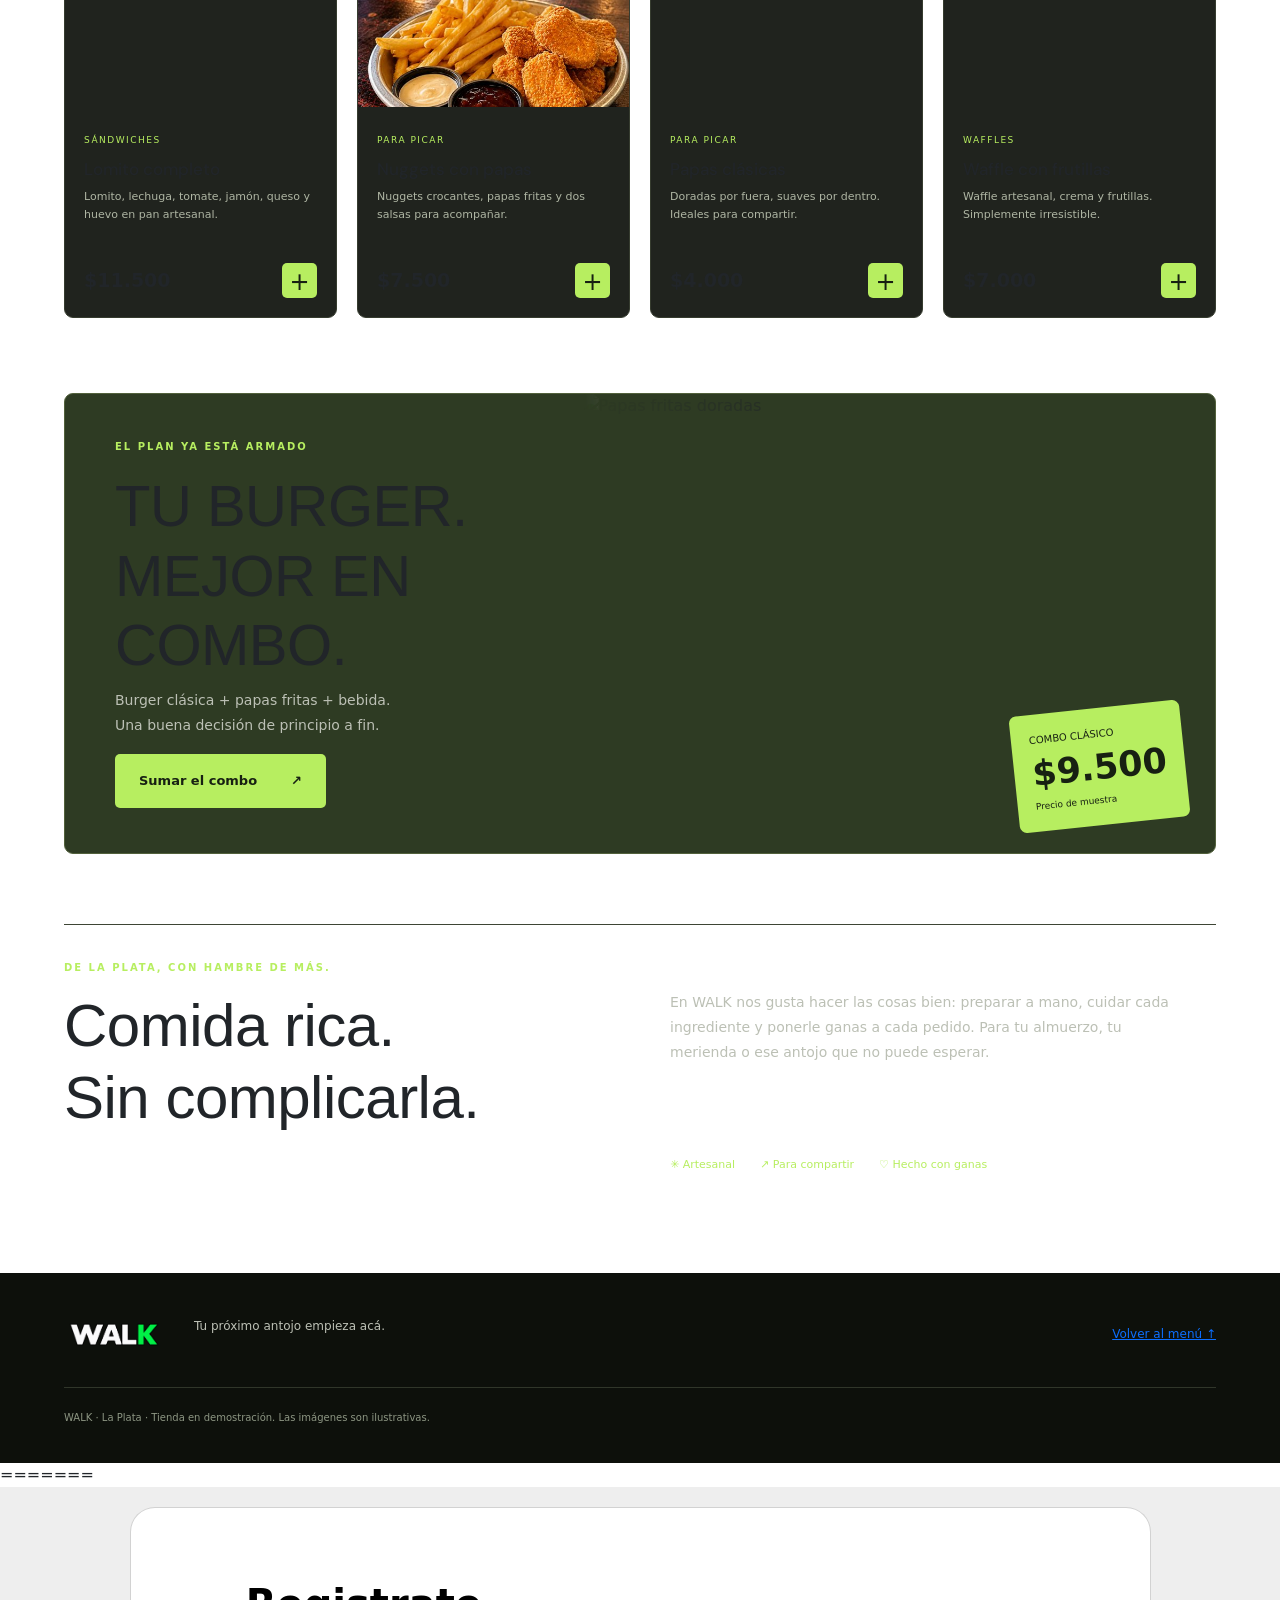
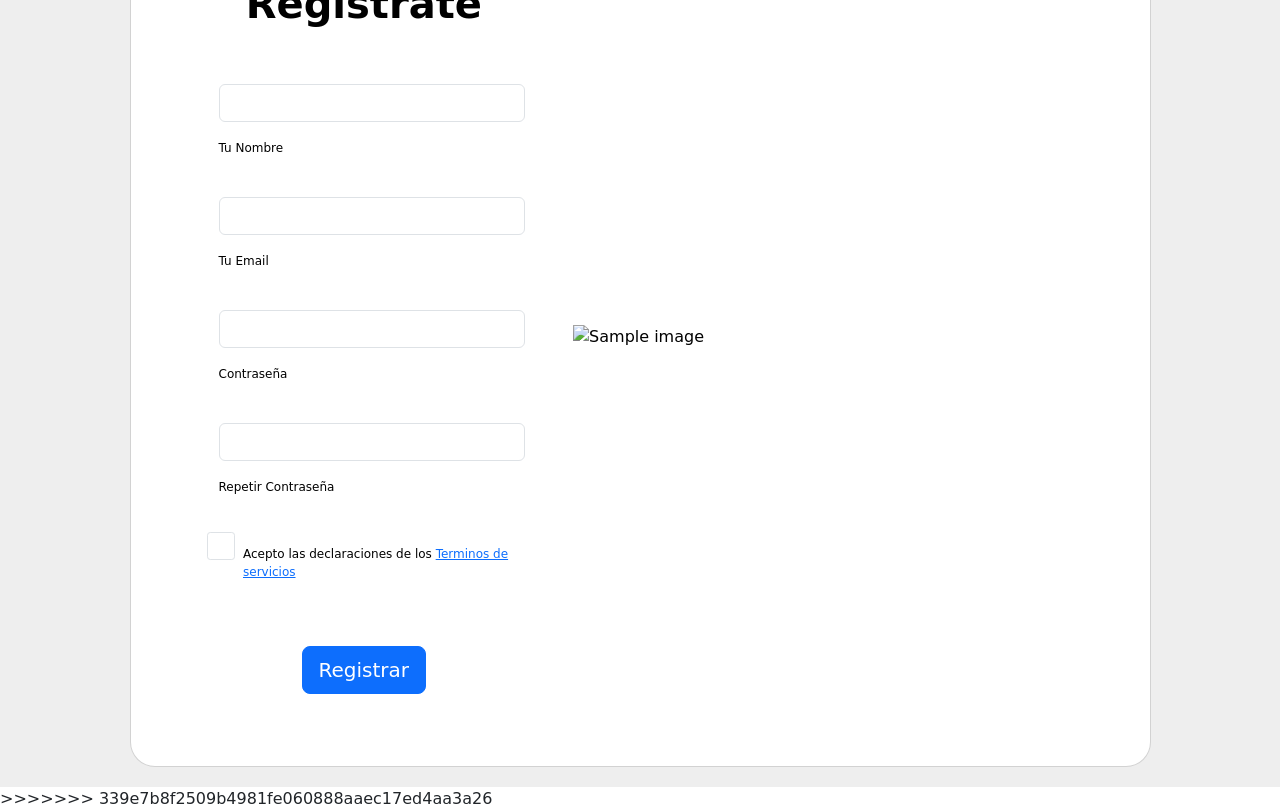
==== commit 6f422364: "Resolucion de coflictos" ====
--- a/index.html
+++ b/index.html
@@ -1,11 +1,217 @@
-<!doctype html><html lang="es"><head><meta charset="utf-8"><meta name="viewport" content="width=device-width,initial-scale=1"><title>WALK · Tu próximo antojo</title><meta name="description" content="Burgers, waffles y comida artesanal en La Plata. Elegí tus favoritos y armá tu pedido en WALK."><link rel="stylesheet" href="style.css"></head><body>
-<div class="topline">HECHO A MANO. DISFRUTADO A LO GRANDE. <span>LA PLATA, ARGENTINA ↗</span></div>
-<header><a class="brand" href="#" aria-label="WALK inicio"><img src="assets/logo.png" alt="WALK"></a><nav><a href="#menu" class="active">El menú</a><a href="#combo">Combos</a><a href="#nosotros">Somos WALK</a></nav><button class="cartbutton" id="openCart">Mi pedido <span id="count">0</span> <span aria-hidden="true">↗</span></button></header>
-<main><section class="hero"><div class="hero-copy"><div class="eyebrow"><span></span> COMIDA REAL. CERO VUELTAS.</div><h1>EL ANTOJO<br>TIENE <em>NOMBRE.</em></h1><p>Burgers que enamoran. Waffles que tientan.<br>Todo artesanal, todo bien WALK.</p><a class="primary" href="#menu">Encontrá tu favorito <span>↗</span></a><div class="hero-foot"><span>✳ Hecho en el momento</span><span>♡ Sabor de verdad</span></div></div><div class="hero-photo"><img src="https://images.unsplash.com/photo-1568901346375-23c9450c58cd?auto=format&fit=crop&w=1200&q=85" alt="Hamburguesa artesanal con queso y vegetales"><div class="photo-label">MUCHO SABOR.<br><b>NINGUNA EXCUSA.</b></div><div class="round">100%<br><small>ANTOJO</small></div></div></section>
-<div class="ticker">BUENA COMIDA <span>✳</span> BUENOS MOMENTOS <span>✳</span> MUCHO WALK <span>✳</span> BUENA COMIDA <span>✳</span> BUENOS MOMENTOS</div>
-<section id="menu" class="menu"><div class="sectionhead"><div><div class="eyebrow">ELEGÍ. COMBINÁ. DISFRUTÁ.</div><h2>¿Qué te tienta hoy?</h2></div><label class="search"><span>⌕</span><input id="search" type="search" placeholder="Buscá tu antojo" aria-label="Buscar productos"></label></div><div class="filters" id="filters"></div><div class="catalog-info"><span id="results"></span><span>Precios de muestra · ARS</span></div><div id="products" class="products"></div><p id="empty" hidden>No encontramos ese antojo. Probá otra búsqueda.</p></section>
-<section id="combo" class="combo"><div><div class="eyebrow">EL PLAN YA ESTÁ ARMADO</div><h2>TU BURGER.<br>MEJOR EN COMBO.</h2><p>Burger clásica + papas fritas + bebida.<br>Una buena decisión de principio a fin.</p><button class="primary" onclick="add(1)">Sumar el combo <span>↗</span></button></div><img src="https://images.unsplash.com/photo-1573080496219-bb080dd4f877?auto=format&fit=crop&w=800&q=85" alt="Papas fritas doradas"><span class="combo-price">COMBO CLÁSICO<br><strong>$9.500</strong><small>Precio de muestra</small></span></section>
-<section class="about" id="nosotros"><div class="eyebrow">DE LA PLATA, CON HAMBRE DE MÁS.</div><h2>Comida rica.<br>Sin complicarla.</h2><p>En WALK nos gusta hacer las cosas bien: preparar a mano, cuidar cada ingrediente y ponerle ganas a cada pedido. Para tu almuerzo, tu merienda o ese antojo que no puede esperar.</p><div>✳ Artesanal <span>↗ Para compartir</span><span>♡ Hecho con ganas</span></div></section></main>
-<footer><img src="assets/logo.png" alt="WALK"><p>Tu próximo antojo empieza acá.</p><a href="#menu">Volver al menú ↑</a><small>WALK · La Plata · Tienda en demostración. Las imágenes son ilustrativas.</small></footer>
-<dialog id="cart"><div class="dialoghead"><h2>Tu pedido<span class="green">.</span></h2><button id="closeCart" class="icon" aria-label="Cerrar carrito">×</button></div><div class="demo-note">Modo demostración · No se envían pedidos ni se realizan cobros.</div><div id="cartItems"></div><div id="cartBottom"><div class="total"><span>Subtotal</span><b id="total"></b></div><p class="muted">El envío se confirma con el local.</p><button class="primary full" id="checkout">Continuar <span>→</span></button><button class="textbutton" id="clearCart">Vaciar pedido</button></div></dialog>
-<dialog id="checkoutDialog"><div class="dialoghead"><h2>Último paso<span class="green">.</span></h2><button class="icon" onclick="document.querySelector('#checkoutDialog').close()" aria-label="Cerrar">×</button></div><p class="demo-note">Simulá tu compra. Esta tienda todavía no recibe pedidos reales.</p><form id="orderForm"><label>Tu nombre<input name="name" required maxlength="80" autocomplete="given-name" placeholder="¿Cómo te llamás?"></label><label>Teléfono<input name="phone" required type="tel" pattern="[0-9 +()-]{8,25}" autocomplete="tel" placeholder="Tu número de contacto"></label><label>¿Cómo lo querés?<select id="delivery" name="delivery"><option value="retiro">Retiro en el local</option><option value="envio">Envío a domicilio</option></select></label><label id="addressLabel" hidden>Dirección<input id="address" name="address" maxlength="180" autocomplete="street-address" placeholder="Calle, número y departamento"></label><label>Algo que debamos saber<textarea name="notes" maxlength="500" placeholder="Aclaraciones para tu pedido"></textarea></label><div class="total"><span>Subtotal</span><b id="checkoutTotal"></b></div><button class="primary full">Probar pedido <span>↗</span></button></form><div id="success" hidden><h3>¡Tu antojo ya tiene forma!</h3><p>Completaste la compra de prueba. No se envió al local ni se realizó ningún cobro.</p><button class="primary" id="downloadOrder">Descargar resumen</button></div></dialog><div class="toast" role="status" id="toast"></div><script src="app.js"></script></body></html>
+<!doctype html>
+<<<<<<< HEAD
+<html lang="es">
+
+<head>
+    <meta charset="utf-8">
+    <meta name="viewport" content="width=device-width,initial-scale=1">
+    <title>WALK · Tu próximo antojo</title>
+    <meta name="description"
+        content="Burgers, waffles y comida artesanal en La Plata. Elegí tus favoritos y armá tu pedido en WALK.">
+    <link rel="stylesheet" href="style.css">
+</head>
+
+<body>
+    <div class="topline">HECHO A MANO. DISFRUTADO A LO GRANDE. <span>LA PLATA, ARGENTINA ↗</span></div>
+    <header><a class="brand" href="#" aria-label="WALK inicio"><img src="assets/logo.png" alt="WALK"></a>
+        <nav><a href="#menu" class="active">El menú</a><a href="#combo">Combos</a><a href="#nosotros">Somos WALK</a>
+        </nav><button class="cartbutton" id="openCart">Mi pedido <span id="count">0</span> <span
+                aria-hidden="true">↗</span></button>
+    </header>
+    <main>
+        <section class="hero">
+            <div class="hero-copy">
+                <div class="eyebrow"><span></span> COMIDA REAL. CERO VUELTAS.</div>
+                <h1>EL ANTOJO<br>TIENE <em>NOMBRE.</em></h1>
+                <p>Burgers que enamoran. Waffles que tientan.<br>Todo artesanal, todo bien WALK.</p><a class="primary"
+                    href="#menu">Encontrá tu favorito <span>↗</span></a>
+                <div class="hero-foot"><span>✳ Hecho en el momento</span><span>♡ Sabor de verdad</span></div>
+            </div>
+            <div class="hero-photo"><img
+                    src="https://images.unsplash.com/photo-1568901346375-23c9450c58cd?auto=format&fit=crop&w=1200&q=85"
+                    alt="Hamburguesa artesanal con queso y vegetales">
+                <div class="photo-label">MUCHO SABOR.<br><b>NINGUNA EXCUSA.</b></div>
+                <div class="round">100%<br><small>ANTOJO</small></div>
+            </div>
+        </section>
+        <div class="ticker">BUENA COMIDA <span>✳</span> BUENOS MOMENTOS <span>✳</span> MUCHO WALK <span>✳</span> BUENA
+            COMIDA <span>✳</span> BUENOS MOMENTOS</div>
+        <section id="menu" class="menu">
+            <div class="sectionhead">
+                <div>
+                    <div class="eyebrow">ELEGÍ. COMBINÁ. DISFRUTÁ.</div>
+                    <h2>¿Qué te tienta hoy?</h2>
+                </div><label class="search"><span>⌕</span><input id="search" type="search" placeholder="Buscá tu antojo"
+                        aria-label="Buscar productos"></label>
+            </div>
+            <div class="filters" id="filters"></div>
+            <div class="catalog-info"><span id="results"></span><span>Precios de muestra · ARS</span></div>
+            <div id="products" class="products"></div>
+            <p id="empty" hidden>No encontramos ese antojo. Probá otra búsqueda.</p>
+        </section>
+        <section id="combo" class="combo">
+            <div>
+                <div class="eyebrow">EL PLAN YA ESTÁ ARMADO</div>
+                <h2>TU BURGER.<br>MEJOR EN COMBO.</h2>
+                <p>Burger clásica + papas fritas + bebida.<br>Una buena decisión de principio a fin.</p><button
+                    class="primary" onclick="add(1)">Sumar el combo <span>↗</span></button>
+            </div><img
+                src="https://images.unsplash.com/photo-1573080496219-bb080dd4f877?auto=format&fit=crop&w=800&q=85"
+                alt="Papas fritas doradas"><span class="combo-price">COMBO
+                CLÁSICO<br><strong>$9.500</strong><small>Precio de muestra</small></span>
+        </section>
+        <section class="about" id="nosotros">
+            <div class="eyebrow">DE LA PLATA, CON HAMBRE DE MÁS.</div>
+            <h2>Comida rica.<br>Sin complicarla.</h2>
+            <p>En WALK nos gusta hacer las cosas bien: preparar a mano, cuidar cada ingrediente y ponerle ganas a cada
+                pedido. Para tu almuerzo, tu merienda o ese antojo que no puede esperar.</p>
+            <div>✳ Artesanal <span>↗ Para compartir</span><span>♡ Hecho con ganas</span></div>
+        </section>
+    </main>
+    <footer><img src="assets/logo.png" alt="WALK">
+        <p>Tu próximo antojo empieza acá.</p><a href="#menu">Volver al menú ↑</a><small>WALK · La Plata · Tienda en
+            demostración. Las imágenes son ilustrativas.</small>
+    </footer>
+    <dialog id="cart">
+        <div class="dialoghead">
+            <h2>Tu pedido<span class="green">.</span></h2><button id="closeCart" class="icon"
+                aria-label="Cerrar carrito">×</button>
+        </div>
+        <div class="demo-note">Modo demostración · No se envían pedidos ni se realizan cobros.</div>
+        <div id="cartItems"></div>
+        <div id="cartBottom">
+            <div class="total"><span>Subtotal</span><b id="total"></b></div>
+            <p class="muted">El envío se confirma con el local.</p><button class="primary full" id="checkout">Continuar
+                <span>→</span></button><button class="textbutton" id="clearCart">Vaciar pedido</button>
+        </div>
+    </dialog>
+    <dialog id="checkoutDialog">
+        <div class="dialoghead">
+            <h2>Último paso<span class="green">.</span></h2><button class="icon"
+                onclick="document.querySelector('#checkoutDialog').close()" aria-label="Cerrar">×</button>
+        </div>
+        <p class="demo-note">Simulá tu compra. Esta tienda todavía no recibe pedidos reales.</p>
+        <form id="orderForm"><label>Tu nombre<input name="name" required maxlength="80" autocomplete="given-name"
+                    placeholder="¿Cómo te llamás?"></label><label>Teléfono<input name="phone" required type="tel"
+                    pattern="[0-9 +()-]{8,25}" autocomplete="tel"
+                    placeholder="Tu número de contacto"></label><label>¿Cómo lo querés?<select id="delivery"
+                    name="delivery">
+                    <option value="retiro">Retiro en el local</option>
+                    <option value="envio">Envío a domicilio</option>
+                </select></label><label id="addressLabel" hidden>Dirección<input id="address" name="address"
+                    maxlength="180" autocomplete="street-address"
+                    placeholder="Calle, número y departamento"></label><label>Algo que debamos saber<textarea
+                    name="notes" maxlength="500" placeholder="Aclaraciones para tu pedido"></textarea></label>
+            <div class="total"><span>Subtotal</span><b id="checkoutTotal"></b></div><button class="primary full">Probar
+                pedido <span>↗</span></button>
+        </form>
+        <div id="success" hidden>
+            <h3>¡Tu antojo ya tiene forma!</h3>
+            <p>Completaste la compra de prueba. No se envió al local ni se realizó ningún cobro.</p><button
+                class="primary" id="downloadOrder">Descargar resumen</button>
+        </div>
+    </dialog>
+    <div class="toast" role="status" id="toast"></div>
+    <script src="app.js"></script>
+</body>
+
+</html>
+=======
+<html lang="en">
+  <head>
+    <!-- Required meta tags -->
+    <meta charset="utf-8">
+    <meta name="viewport" content="width=device-width, initial-scale=1">
+
+    <!-- Bootstrap CSS -->
+    <link href="https://cdn.jsdelivr.net/npm/bootstrap@5.0.2/dist/css/bootstrap.min.css" rel="stylesheet" integrity="sha384-EVSTQN3/azprG1Anm3QDgpJLIm9Nao0Yz1ztcQTwFspd3yD65VohhpuuCOmLASjC" crossorigin="anonymous">
+
+    <title>Walk</title>
+  </head>
+  <body>
+    <section class="vh-100" style="background-color: #eee;">
+      <div class="container h-100">
+        <div class="row d-flex justify-content-center align-items-center h-100">
+          <div class="col-lg-12 col-xl-11">
+            <div class="card text-black" style="border-radius: 25px;">
+              <div class="card-body p-md-5">
+                <div class="row justify-content-center">
+                  <div class="col-md-10 col-lg-6 col-xl-5 order-2 order-lg-1">
+
+                    <p class="text-center h1 fw-bold mb-5 mx-1 mx-md-4 mt-4">Registrate</p>
+
+                    <form class="mx-1 mx-md-4">
+
+                      <div class="d-flex flex-row align-items-center mb-4">
+                        <i class="fas fa-user fa-lg me-3 fa-fw"></i>
+                        <div data-mdb-input-init class="form-outline flex-fill mb-0">
+                          <input type="text" id="form3Example1c" class="form-control" />
+                          <label class="form-label" for="form3Example1c">Tu Nombre</label>
+                        </div>
+                      </div>
+
+                      <div class="d-flex flex-row align-items-center mb-4">
+                        <i class="fas fa-envelope fa-lg me-3 fa-fw"></i>
+                        <div data-mdb-input-init class="form-outline flex-fill mb-0">
+                          <input type="email" id="form3Example3c" class="form-control" />
+                          <label class="form-label" for="form3Example3c">Tu Email</label>
+                        </div>
+                      </div>
+
+                      <div class="d-flex flex-row align-items-center mb-4">
+                        <i class="fas fa-lock fa-lg me-3 fa-fw"></i>
+                        <div data-mdb-input-init class="form-outline flex-fill mb-0">
+                          <input type="password" id="form3Example4c" class="form-control" />
+                          <label class="form-label" for="form3Example4c">Contraseña</label>
+                        </div>
+                      </div>
+
+                      <div class="d-flex flex-row align-items-center mb-4">
+                        <i class="fas fa-key fa-lg me-3 fa-fw"></i>
+                        <div data-mdb-input-init class="form-outline flex-fill mb-0">
+                          <input type="password" id="form3Example4cd" class="form-control" />
+                          <label class="form-label" for="form3Example4cd">Repetir Contraseña</label>
+                        </div>
+                      </div>
+
+                      <div class="form-check d-flex justify-content-center mb-5">
+                        <input class="form-check-input me-2" type="checkbox" value="" id="form2Example3c" />
+                        <label class="form-check-label" for="form2Example3">
+                          Acepto las declaraciones de los <a href="#!">Terminos de servicios</a>
+                        </label>
+                      </div>
+
+                      <div class="d-flex justify-content-center mx-4 mb-3 mb-lg-4">
+                        <button  type="button" data-mdb-button-init data-mdb-ripple-init class="btn btn-primary btn-lg">Registrar</button>
+                      </div>
+
+                    </form>
+
+                  </div>
+                  <div class="col-md-10 col-lg-6 col-xl-7 d-flex align-items-center order-1 order-lg-2">
+
+                    <img src="https://mdbcdn.b-cdn.net/img/Photos/new-templates/bootstrap-registration/draw1.webp"
+                      class="img-fluid" alt="Sample image">
+
+                  </div>
+                </div>
+              </div>
+            </div>
+          </div>
+        </div>
+      </div>
+    </section>
+
+    <!-- Optional JavaScript; choose one of the two! -->
+
+    <!-- Option 1: Bootstrap Bundle with Popper -->
+    <script src="https://cdn.jsdelivr.net/npm/bootstrap@5.0.2/dist/js/bootstrap.bundle.min.js" integrity="sha384-MrcW6ZMFYlzcLA8Nl+NtUVF0sA7MsXsP1UyJoMp4YLEuNSfAP+JcXn/tWtIaxVXM" crossorigin="anonymous"></script>
+
+    <!-- Option 2: Separate Popper and Bootstrap JS -->
+    <!--
+    <script src="https://cdn.jsdelivr.net/npm/@popperjs/core@2.9.2/dist/umd/popper.min.js" integrity="sha384-IQsoLXl5PILFhosVNubq5LC7Qb9DXgDA9i+tQ8Zj3iwWAwPtgFTxbJ8NT4GN1R8p" crossorigin="anonymous"></script>
+    <script src="https://cdn.jsdelivr.net/npm/bootstrap@5.0.2/dist/js/bootstrap.min.js" integrity="sha384-cVKIPhGWiC2Al4u+LWgxfKTRIcfu0JTxR+EQDz/bgldoEyl4H0zUF0QKbrJ0EcQF" crossorigin="anonymous"></script>
+    -->
+  </body>
+</html>
+>>>>>>> 339e7b8f2509b4981fe060888aaec17ed4aa3a26
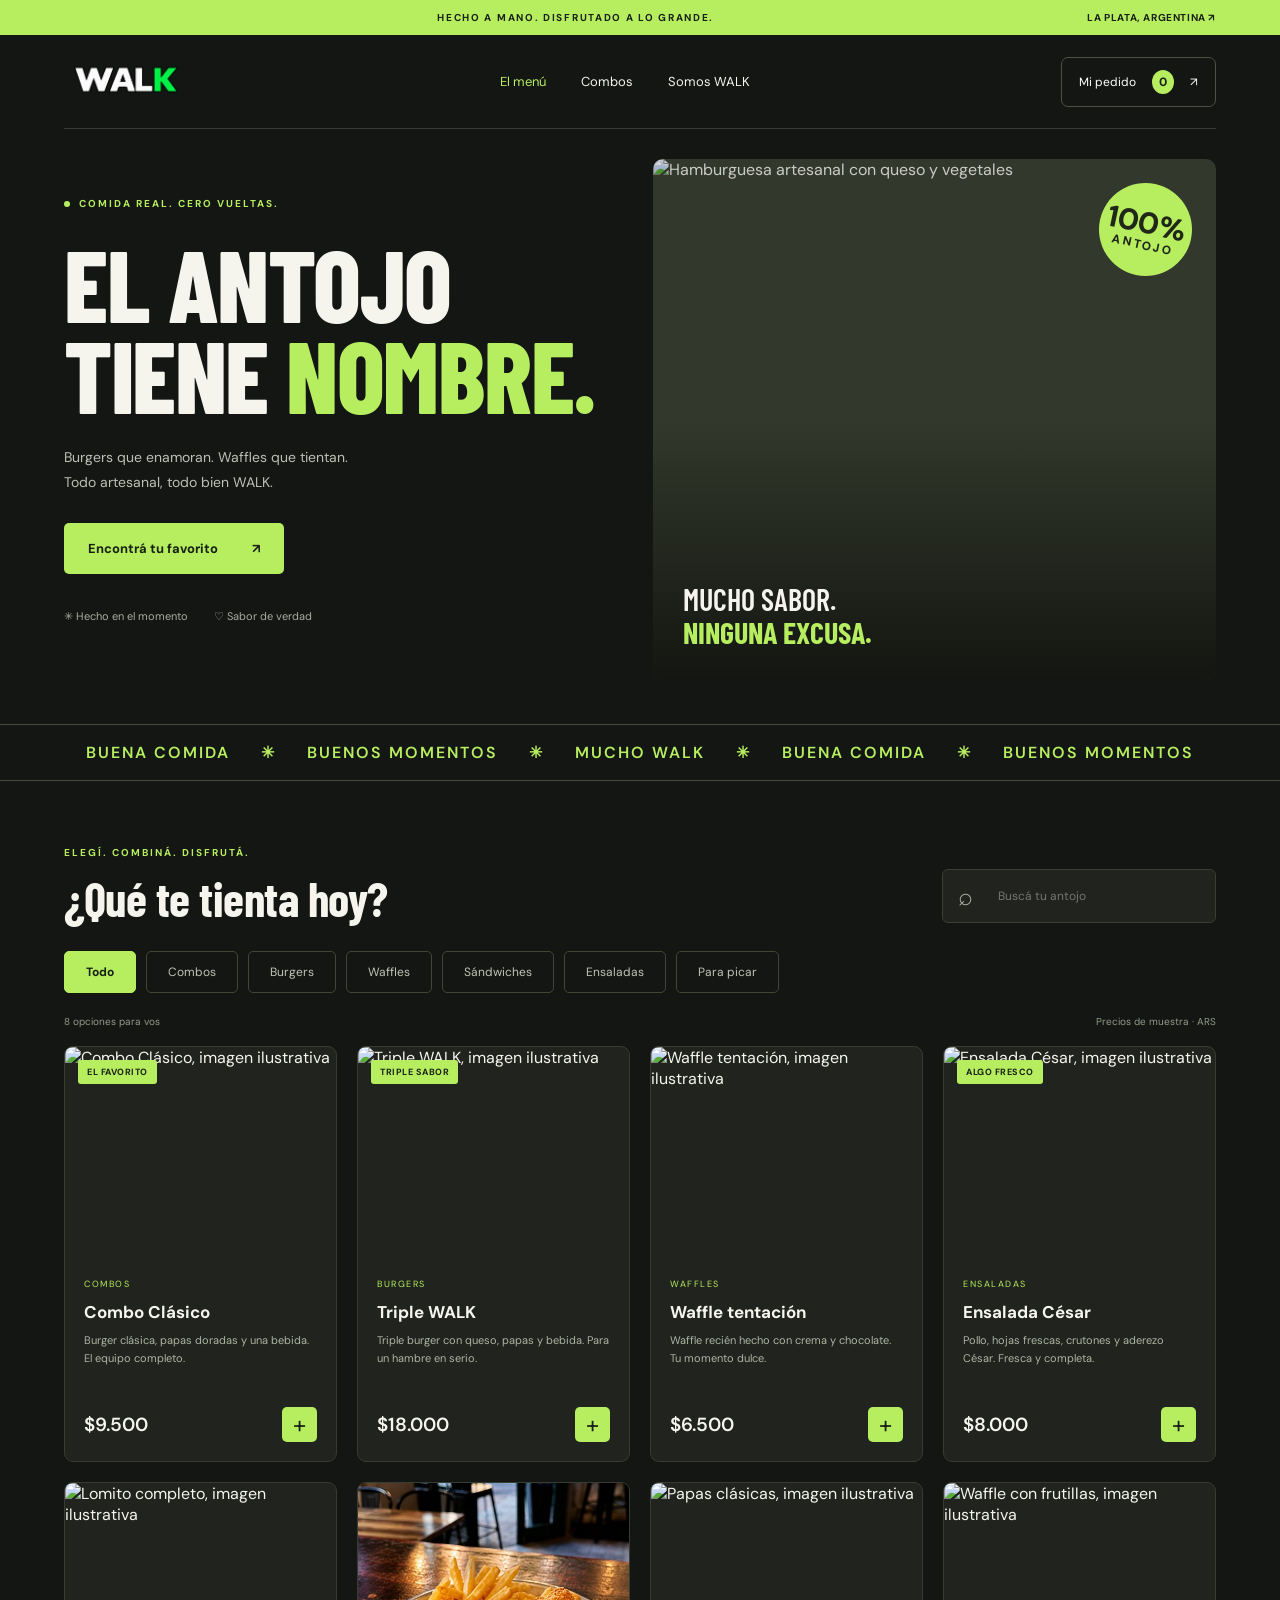
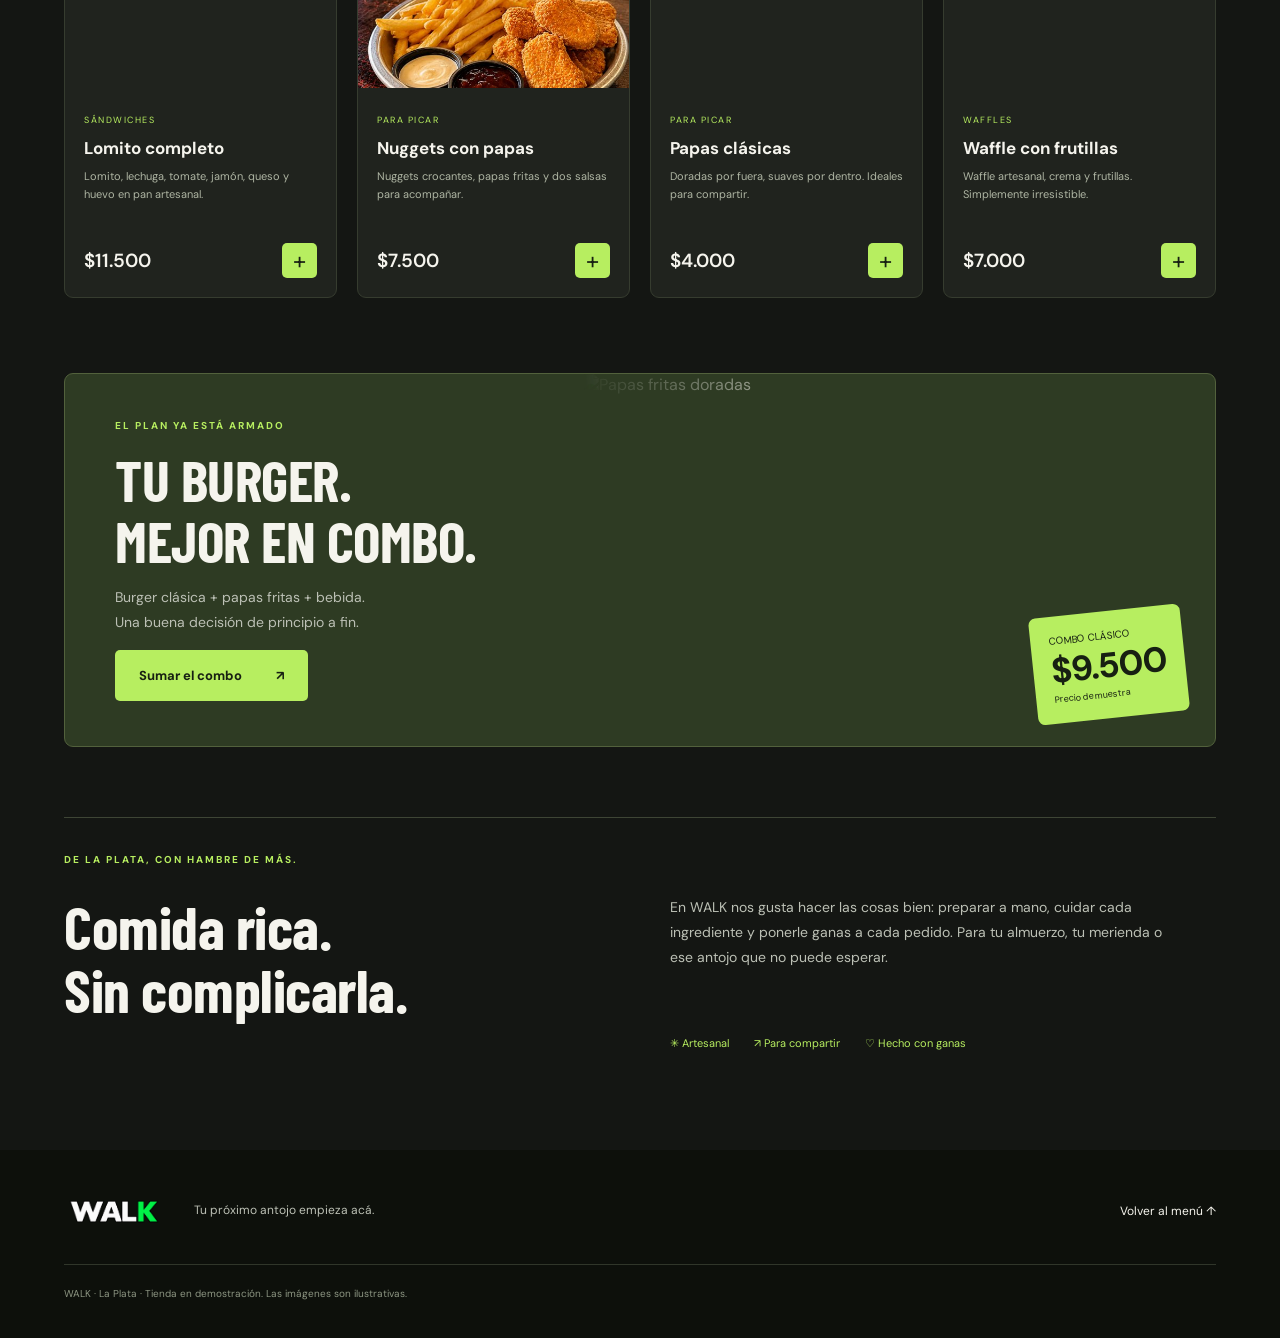
==== commit 1561e1ec: "Correcion de errores" ====
--- a/index.html
+++ b/index.html
@@ -1,217 +1,114 @@
 <!doctype html>
-<<<<<<< HEAD
 <html lang="es">
 
 <head>
-    <meta charset="utf-8">
-    <meta name="viewport" content="width=device-width,initial-scale=1">
-    <title>WALK · Tu próximo antojo</title>
-    <meta name="description"
-        content="Burgers, waffles y comida artesanal en La Plata. Elegí tus favoritos y armá tu pedido en WALK.">
-    <link rel="stylesheet" href="style.css">
+  <meta charset="utf-8">
+  <meta name="viewport" content="width=device-width,initial-scale=1">
+  <title>WALK · Tu próximo antojo</title>
+  <meta name="description"
+    content="Burgers, waffles y comida artesanal en La Plata. Elegí tus favoritos y armá tu pedido en WALK.">
+  <link rel="stylesheet" href="style.css">
 </head>
 
 <body>
-    <div class="topline">HECHO A MANO. DISFRUTADO A LO GRANDE. <span>LA PLATA, ARGENTINA ↗</span></div>
-    <header><a class="brand" href="#" aria-label="WALK inicio"><img src="assets/logo.png" alt="WALK"></a>
-        <nav><a href="#menu" class="active">El menú</a><a href="#combo">Combos</a><a href="#nosotros">Somos WALK</a>
-        </nav><button class="cartbutton" id="openCart">Mi pedido <span id="count">0</span> <span
-                aria-hidden="true">↗</span></button>
-    </header>
-    <main>
-        <section class="hero">
-            <div class="hero-copy">
-                <div class="eyebrow"><span></span> COMIDA REAL. CERO VUELTAS.</div>
-                <h1>EL ANTOJO<br>TIENE <em>NOMBRE.</em></h1>
-                <p>Burgers que enamoran. Waffles que tientan.<br>Todo artesanal, todo bien WALK.</p><a class="primary"
-                    href="#menu">Encontrá tu favorito <span>↗</span></a>
-                <div class="hero-foot"><span>✳ Hecho en el momento</span><span>♡ Sabor de verdad</span></div>
-            </div>
-            <div class="hero-photo"><img
-                    src="https://images.unsplash.com/photo-1568901346375-23c9450c58cd?auto=format&fit=crop&w=1200&q=85"
-                    alt="Hamburguesa artesanal con queso y vegetales">
-                <div class="photo-label">MUCHO SABOR.<br><b>NINGUNA EXCUSA.</b></div>
-                <div class="round">100%<br><small>ANTOJO</small></div>
-            </div>
-        </section>
-        <div class="ticker">BUENA COMIDA <span>✳</span> BUENOS MOMENTOS <span>✳</span> MUCHO WALK <span>✳</span> BUENA
-            COMIDA <span>✳</span> BUENOS MOMENTOS</div>
-        <section id="menu" class="menu">
-            <div class="sectionhead">
-                <div>
-                    <div class="eyebrow">ELEGÍ. COMBINÁ. DISFRUTÁ.</div>
-                    <h2>¿Qué te tienta hoy?</h2>
-                </div><label class="search"><span>⌕</span><input id="search" type="search" placeholder="Buscá tu antojo"
-                        aria-label="Buscar productos"></label>
-            </div>
-            <div class="filters" id="filters"></div>
-            <div class="catalog-info"><span id="results"></span><span>Precios de muestra · ARS</span></div>
-            <div id="products" class="products"></div>
-            <p id="empty" hidden>No encontramos ese antojo. Probá otra búsqueda.</p>
-        </section>
-        <section id="combo" class="combo">
-            <div>
-                <div class="eyebrow">EL PLAN YA ESTÁ ARMADO</div>
-                <h2>TU BURGER.<br>MEJOR EN COMBO.</h2>
-                <p>Burger clásica + papas fritas + bebida.<br>Una buena decisión de principio a fin.</p><button
-                    class="primary" onclick="add(1)">Sumar el combo <span>↗</span></button>
-            </div><img
-                src="https://images.unsplash.com/photo-1573080496219-bb080dd4f877?auto=format&fit=crop&w=800&q=85"
-                alt="Papas fritas doradas"><span class="combo-price">COMBO
-                CLÁSICO<br><strong>$9.500</strong><small>Precio de muestra</small></span>
-        </section>
-        <section class="about" id="nosotros">
-            <div class="eyebrow">DE LA PLATA, CON HAMBRE DE MÁS.</div>
-            <h2>Comida rica.<br>Sin complicarla.</h2>
-            <p>En WALK nos gusta hacer las cosas bien: preparar a mano, cuidar cada ingrediente y ponerle ganas a cada
-                pedido. Para tu almuerzo, tu merienda o ese antojo que no puede esperar.</p>
-            <div>✳ Artesanal <span>↗ Para compartir</span><span>♡ Hecho con ganas</span></div>
-        </section>
-    </main>
-    <footer><img src="assets/logo.png" alt="WALK">
-        <p>Tu próximo antojo empieza acá.</p><a href="#menu">Volver al menú ↑</a><small>WALK · La Plata · Tienda en
-            demostración. Las imágenes son ilustrativas.</small>
-    </footer>
-    <dialog id="cart">
-        <div class="dialoghead">
-            <h2>Tu pedido<span class="green">.</span></h2><button id="closeCart" class="icon"
-                aria-label="Cerrar carrito">×</button>
-        </div>
-        <div class="demo-note">Modo demostración · No se envían pedidos ni se realizan cobros.</div>
-        <div id="cartItems"></div>
-        <div id="cartBottom">
-            <div class="total"><span>Subtotal</span><b id="total"></b></div>
-            <p class="muted">El envío se confirma con el local.</p><button class="primary full" id="checkout">Continuar
-                <span>→</span></button><button class="textbutton" id="clearCart">Vaciar pedido</button>
-        </div>
-    </dialog>
-    <dialog id="checkoutDialog">
-        <div class="dialoghead">
-            <h2>Último paso<span class="green">.</span></h2><button class="icon"
-                onclick="document.querySelector('#checkoutDialog').close()" aria-label="Cerrar">×</button>
-        </div>
-        <p class="demo-note">Simulá tu compra. Esta tienda todavía no recibe pedidos reales.</p>
-        <form id="orderForm"><label>Tu nombre<input name="name" required maxlength="80" autocomplete="given-name"
-                    placeholder="¿Cómo te llamás?"></label><label>Teléfono<input name="phone" required type="tel"
-                    pattern="[0-9 +()-]{8,25}" autocomplete="tel"
-                    placeholder="Tu número de contacto"></label><label>¿Cómo lo querés?<select id="delivery"
-                    name="delivery">
-                    <option value="retiro">Retiro en el local</option>
-                    <option value="envio">Envío a domicilio</option>
-                </select></label><label id="addressLabel" hidden>Dirección<input id="address" name="address"
-                    maxlength="180" autocomplete="street-address"
-                    placeholder="Calle, número y departamento"></label><label>Algo que debamos saber<textarea
-                    name="notes" maxlength="500" placeholder="Aclaraciones para tu pedido"></textarea></label>
-            <div class="total"><span>Subtotal</span><b id="checkoutTotal"></b></div><button class="primary full">Probar
-                pedido <span>↗</span></button>
-        </form>
-        <div id="success" hidden>
-            <h3>¡Tu antojo ya tiene forma!</h3>
-            <p>Completaste la compra de prueba. No se envió al local ni se realizó ningún cobro.</p><button
-                class="primary" id="downloadOrder">Descargar resumen</button>
-        </div>
-    </dialog>
-    <div class="toast" role="status" id="toast"></div>
-    <script src="app.js"></script>
+  <div class="topline">HECHO A MANO. DISFRUTADO A LO GRANDE. <span>LA PLATA, ARGENTINA ↗</span></div>
+  <header><a class="brand" href="#" aria-label="WALK inicio"><img src="assets/logo.png" alt="WALK"></a>
+    <nav><a href="#menu" class="active">El menú</a><a href="#combo">Combos</a><a href="#nosotros">Somos WALK</a>
+    </nav><button class="cartbutton" id="openCart">Mi pedido <span id="count">0</span> <span
+        aria-hidden="true">↗</span></button>
+  </header>
+  <main>
+    <section class="hero">
+      <div class="hero-copy">
+        <div class="eyebrow"><span></span> COMIDA REAL. CERO VUELTAS.</div>
+        <h1>EL ANTOJO<br>TIENE <em>NOMBRE.</em></h1>
+        <p>Burgers que enamoran. Waffles que tientan.<br>Todo artesanal, todo bien WALK.</p><a class="primary"
+          href="#menu">Encontrá tu favorito <span>↗</span></a>
+        <div class="hero-foot"><span>✳ Hecho en el momento</span><span>♡ Sabor de verdad</span></div>
+      </div>
+      <div class="hero-photo"><img
+          src="https://images.unsplash.com/photo-1568901346375-23c9450c58cd?auto=format&fit=crop&w=1200&q=85"
+          alt="Hamburguesa artesanal con queso y vegetales">
+        <div class="photo-label">MUCHO SABOR.<br><b>NINGUNA EXCUSA.</b></div>
+        <div class="round">100%<br><small>ANTOJO</small></div>
+      </div>
+    </section>
+    <div class="ticker">BUENA COMIDA <span>✳</span> BUENOS MOMENTOS <span>✳</span> MUCHO WALK <span>✳</span> BUENA
+      COMIDA <span>✳</span> BUENOS MOMENTOS</div>
+    <section id="menu" class="menu">
+      <div class="sectionhead">
+        <div>
+          <div class="eyebrow">ELEGÍ. COMBINÁ. DISFRUTÁ.</div>
+          <h2>¿Qué te tienta hoy?</h2>
+        </div><label class="search"><span>⌕</span><input id="search" type="search" placeholder="Buscá tu antojo"
+            aria-label="Buscar productos"></label>
+      </div>
+      <div class="filters" id="filters"></div>
+      <div class="catalog-info"><span id="results"></span><span>Precios de muestra · ARS</span></div>
+      <div id="products" class="products"></div>
+      <p id="empty" hidden>No encontramos ese antojo. Probá otra búsqueda.</p>
+    </section>
+    <section id="combo" class="combo">
+      <div>
+        <div class="eyebrow">EL PLAN YA ESTÁ ARMADO</div>
+        <h2>TU BURGER.<br>MEJOR EN COMBO.</h2>
+        <p>Burger clásica + papas fritas + bebida.<br>Una buena decisión de principio a fin.</p><button class="primary"
+          onclick="add(1)">Sumar el combo <span>↗</span></button>
+      </div><img src="https://images.unsplash.com/photo-1573080496219-bb080dd4f877?auto=format&fit=crop&w=800&q=85"
+        alt="Papas fritas doradas"><span class="combo-price">COMBO
+        CLÁSICO<br><strong>$9.500</strong><small>Precio de muestra</small></span>
+    </section>
+    <section class="about" id="nosotros">
+      <div class="eyebrow">DE LA PLATA, CON HAMBRE DE MÁS.</div>
+      <h2>Comida rica.<br>Sin complicarla.</h2>
+      <p>En WALK nos gusta hacer las cosas bien: preparar a mano, cuidar cada ingrediente y ponerle ganas a cada
+        pedido. Para tu almuerzo, tu merienda o ese antojo que no puede esperar.</p>
+      <div>✳ Artesanal <span>↗ Para compartir</span><span>♡ Hecho con ganas</span></div>
+    </section>
+  </main>
+  <footer><img src="assets/logo.png" alt="WALK">
+    <p>Tu próximo antojo empieza acá.</p><a href="#menu">Volver al menú ↑</a><small>WALK · La Plata · Tienda en
+      demostración. Las imágenes son ilustrativas.</small>
+  </footer>
+  <dialog id="cart">
+    <div class="dialoghead">
+      <h2>Tu pedido<span class="green">.</span></h2><button id="closeCart" class="icon"
+        aria-label="Cerrar carrito">×</button>
+    </div>
+    <div class="demo-note">Modo demostración · No se envían pedidos ni se realizan cobros.</div>
+    <div id="cartItems"></div>
+    <div id="cartBottom">
+      <div class="total"><span>Subtotal</span><b id="total"></b></div>
+      <p class="muted">El envío se confirma con el local.</p><button class="primary full" id="checkout">Continuar
+        <span>→</span></button><button class="textbutton" id="clearCart">Vaciar pedido</button>
+    </div>
+  </dialog>
+  <dialog id="checkoutDialog">
+    <div class="dialoghead">
+      <h2>Último paso<span class="green">.</span></h2><button class="icon"
+        onclick="document.querySelector('#checkoutDialog').close()" aria-label="Cerrar">×</button>
+    </div>
+    <p class="demo-note">Simulá tu compra. Esta tienda todavía no recibe pedidos reales.</p>
+    <form id="orderForm"><label>Tu nombre<input name="name" required maxlength="80" autocomplete="given-name"
+          placeholder="¿Cómo te llamás?"></label><label>Teléfono<input name="phone" required type="tel"
+          pattern="[0-9 +()-]{8,25}" autocomplete="tel" placeholder="Tu número de contacto"></label><label>¿Cómo lo
+        querés?<select id="delivery" name="delivery">
+          <option value="retiro">Retiro en el local</option>
+          <option value="envio">Envío a domicilio</option>
+        </select></label><label id="addressLabel" hidden>Dirección<input id="address" name="address" maxlength="180"
+          autocomplete="street-address" placeholder="Calle, número y departamento"></label><label>Algo que debamos
+        saber<textarea name="notes" maxlength="500" placeholder="Aclaraciones para tu pedido"></textarea></label>
+      <div class="total"><span>Subtotal</span><b id="checkoutTotal"></b></div><button class="primary full">Probar
+        pedido <span>↗</span></button>
+    </form>
+    <div id="success" hidden>
+      <h3>¡Tu antojo ya tiene forma!</h3>
+      <p>Completaste la compra de prueba. No se envió al local ni se realizó ningún cobro.</p><button class="primary"
+        id="downloadOrder">Descargar resumen</button>
+    </div>
+  </dialog>
+  <div class="toast" role="status" id="toast"></div>
+  <script src="app.js"></script>
 </body>
 
-</html>
-=======
-<html lang="en">
-  <head>
-    <!-- Required meta tags -->
-    <meta charset="utf-8">
-    <meta name="viewport" content="width=device-width, initial-scale=1">
-
-    <!-- Bootstrap CSS -->
-    <link href="https://cdn.jsdelivr.net/npm/bootstrap@5.0.2/dist/css/bootstrap.min.css" rel="stylesheet" integrity="sha384-EVSTQN3/azprG1Anm3QDgpJLIm9Nao0Yz1ztcQTwFspd3yD65VohhpuuCOmLASjC" crossorigin="anonymous">
-
-    <title>Walk</title>
-  </head>
-  <body>
-    <section class="vh-100" style="background-color: #eee;">
-      <div class="container h-100">
-        <div class="row d-flex justify-content-center align-items-center h-100">
-          <div class="col-lg-12 col-xl-11">
-            <div class="card text-black" style="border-radius: 25px;">
-              <div class="card-body p-md-5">
-                <div class="row justify-content-center">
-                  <div class="col-md-10 col-lg-6 col-xl-5 order-2 order-lg-1">
-
-                    <p class="text-center h1 fw-bold mb-5 mx-1 mx-md-4 mt-4">Registrate</p>
-
-                    <form class="mx-1 mx-md-4">
-
-                      <div class="d-flex flex-row align-items-center mb-4">
-                        <i class="fas fa-user fa-lg me-3 fa-fw"></i>
-                        <div data-mdb-input-init class="form-outline flex-fill mb-0">
-                          <input type="text" id="form3Example1c" class="form-control" />
-                          <label class="form-label" for="form3Example1c">Tu Nombre</label>
-                        </div>
-                      </div>
-
-                      <div class="d-flex flex-row align-items-center mb-4">
-                        <i class="fas fa-envelope fa-lg me-3 fa-fw"></i>
-                        <div data-mdb-input-init class="form-outline flex-fill mb-0">
-                          <input type="email" id="form3Example3c" class="form-control" />
-                          <label class="form-label" for="form3Example3c">Tu Email</label>
-                        </div>
-                      </div>
-
-                      <div class="d-flex flex-row align-items-center mb-4">
-                        <i class="fas fa-lock fa-lg me-3 fa-fw"></i>
-                        <div data-mdb-input-init class="form-outline flex-fill mb-0">
-                          <input type="password" id="form3Example4c" class="form-control" />
-                          <label class="form-label" for="form3Example4c">Contraseña</label>
-                        </div>
-                      </div>
-
-                      <div class="d-flex flex-row align-items-center mb-4">
-                        <i class="fas fa-key fa-lg me-3 fa-fw"></i>
-                        <div data-mdb-input-init class="form-outline flex-fill mb-0">
-                          <input type="password" id="form3Example4cd" class="form-control" />
-                          <label class="form-label" for="form3Example4cd">Repetir Contraseña</label>
-                        </div>
-                      </div>
-
-                      <div class="form-check d-flex justify-content-center mb-5">
-                        <input class="form-check-input me-2" type="checkbox" value="" id="form2Example3c" />
-                        <label class="form-check-label" for="form2Example3">
-                          Acepto las declaraciones de los <a href="#!">Terminos de servicios</a>
-                        </label>
-                      </div>
-
-                      <div class="d-flex justify-content-center mx-4 mb-3 mb-lg-4">
-                        <button  type="button" data-mdb-button-init data-mdb-ripple-init class="btn btn-primary btn-lg">Registrar</button>
-                      </div>
-
-                    </form>
-
-                  </div>
-                  <div class="col-md-10 col-lg-6 col-xl-7 d-flex align-items-center order-1 order-lg-2">
-
-                    <img src="https://mdbcdn.b-cdn.net/img/Photos/new-templates/bootstrap-registration/draw1.webp"
-                      class="img-fluid" alt="Sample image">
-
-                  </div>
-                </div>
-              </div>
-            </div>
-          </div>
-        </div>
-      </div>
-    </section>
-
-    <!-- Optional JavaScript; choose one of the two! -->
-
-    <!-- Option 1: Bootstrap Bundle with Popper -->
-    <script src="https://cdn.jsdelivr.net/npm/bootstrap@5.0.2/dist/js/bootstrap.bundle.min.js" integrity="sha384-MrcW6ZMFYlzcLA8Nl+NtUVF0sA7MsXsP1UyJoMp4YLEuNSfAP+JcXn/tWtIaxVXM" crossorigin="anonymous"></script>
-
-    <!-- Option 2: Separate Popper and Bootstrap JS -->
-    <!--
-    <script src="https://cdn.jsdelivr.net/npm/@popperjs/core@2.9.2/dist/umd/popper.min.js" integrity="sha384-IQsoLXl5PILFhosVNubq5LC7Qb9DXgDA9i+tQ8Zj3iwWAwPtgFTxbJ8NT4GN1R8p" crossorigin="anonymous"></script>
-    <script src="https://cdn.jsdelivr.net/npm/bootstrap@5.0.2/dist/js/bootstrap.min.js" integrity="sha384-cVKIPhGWiC2Al4u+LWgxfKTRIcfu0JTxR+EQDz/bgldoEyl4H0zUF0QKbrJ0EcQF" crossorigin="anonymous"></script>
-    -->
-  </body>
-</html>
->>>>>>> 339e7b8f2509b4981fe060888aaec17ed4aa3a26
+</html>
